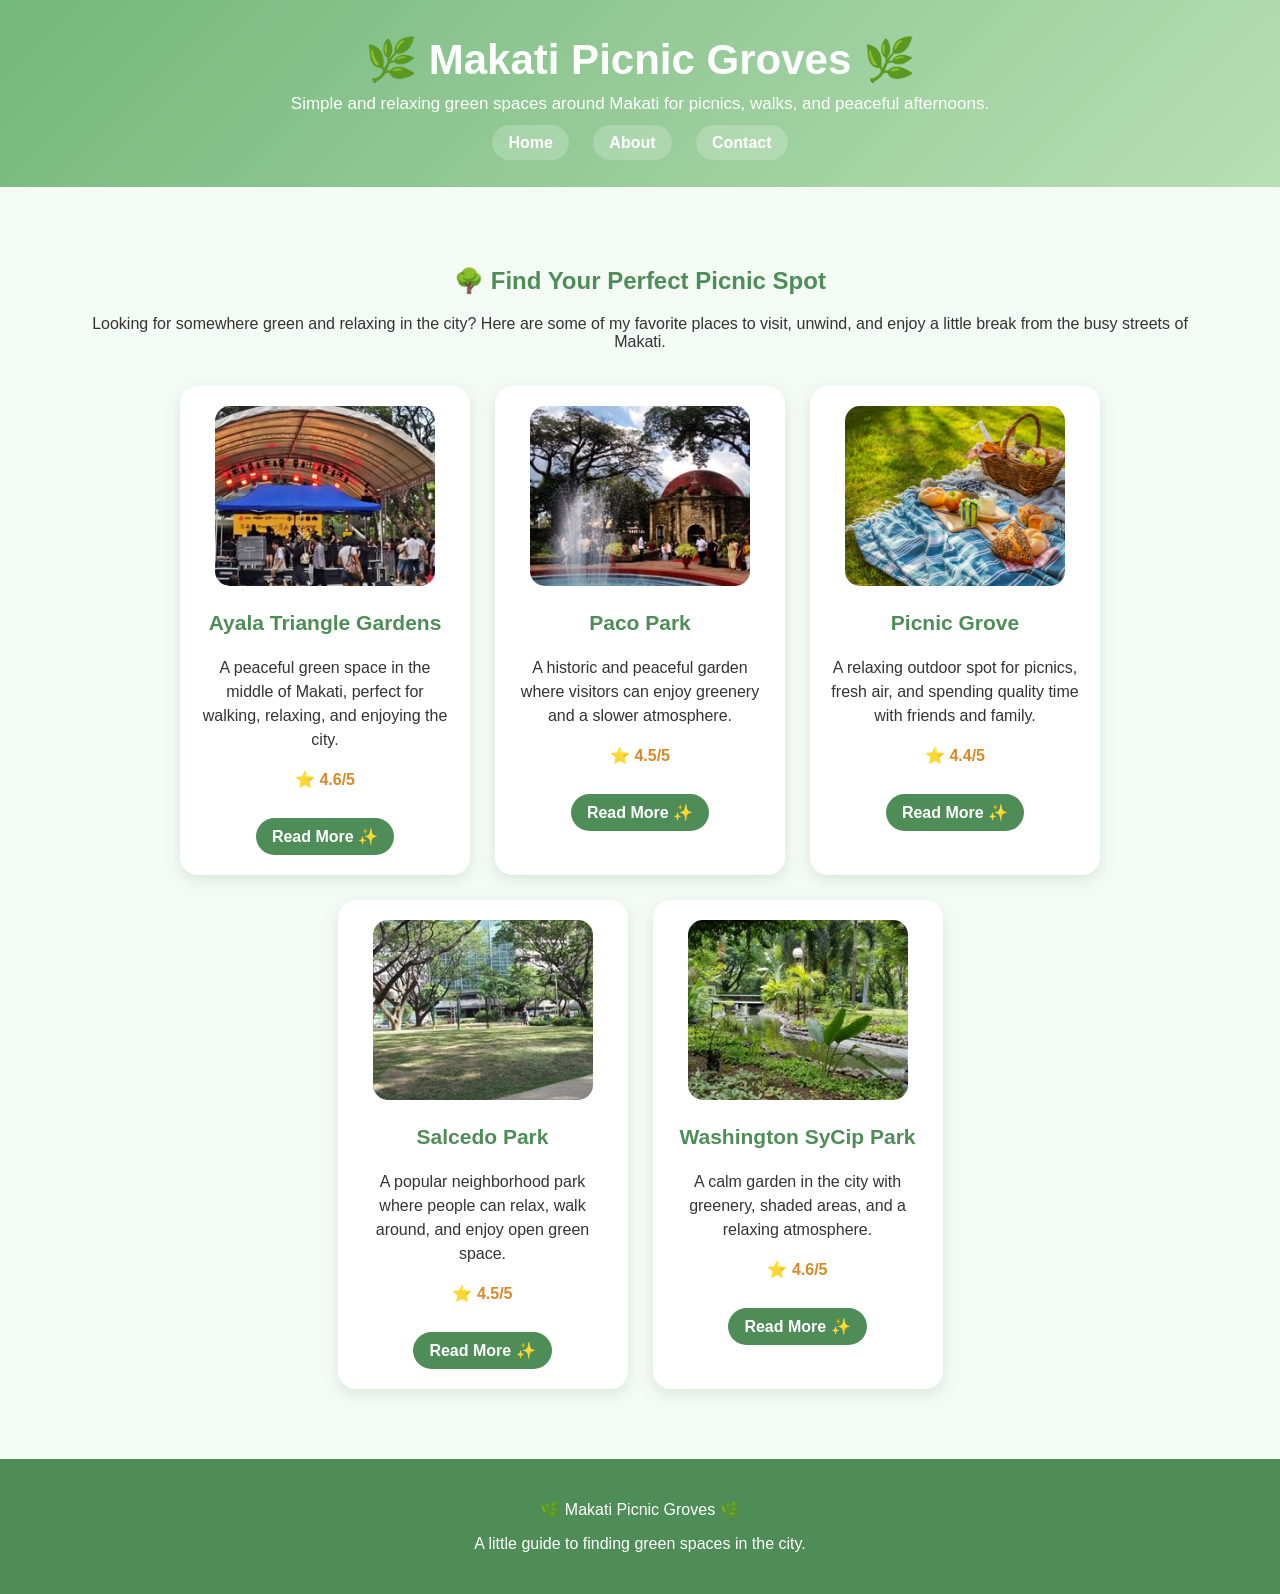
==== index.html @ f6230407 "Add individual place pages" ====
<!DOCTYPE html>
<html lang="en">
<head>
    <meta charset="UTF-8">
    <meta name="viewport" content="width=device-width, initial-scale=1.0">

    <title>Makati Picnic Groves</title>

    <style>
        body {
            margin: 0;
            font-family: Arial, sans-serif;
            background-color: #f4fbf5;
            color: #333;
        }

        header {
            background: linear-gradient(135deg, #72b77b, #b9dfb5);
            color: white;
            text-align: center;
            padding: 35px 20px;
        }

        header h1 {
            margin: 0;
            font-size: 42px;
        }

        header p {
            font-size: 17px;
            margin: 10px 0 20px;
        }

        nav ul {
            list-style: none;
            padding: 0;
            margin: 20px 0 0;
        }

        nav li {
            display: inline-block;
            margin: 0 10px;
        }

        nav a {
            color: white;
            text-decoration: none;
            font-weight: bold;
            background-color: rgba(255, 255, 255, 0.2);
            padding: 9px 16px;
            border-radius: 20px;
        }

        nav a:hover {
            background-color: white;
            color: #4f8d58;
        }

        main {
            max-width: 1100px;
            margin: 40px auto;
            padding: 20px;
        }

        .welcome {
            text-align: center;
            margin-bottom: 35px;
        }

        .welcome h2 {
            color: #4f8d58;
        }

        .places {
            display: flex;
            flex-wrap: wrap;
            justify-content: center;
            gap: 25px;
        }

        article {
            width: 250px;
            background-color: white;
            padding: 20px;
            border-radius: 18px;
            text-align: center;
            box-shadow: 0 5px 15px rgba(70, 120, 75, 0.15);
            transition: transform 0.2s;
        }

        article:hover {
            transform: translateY(-6px);
        }

        article img {
            width: 220px;
            height: 180px;
            object-fit: cover;
            border-radius: 15px;
        }

        article h3 {
            color: #4f8d58;
            font-size: 21px;
        }

        article p {
            line-height: 1.5;
        }

        .rating {
            color: #d68a28;
            font-weight: bold;
        }

        .read-more {
            display: inline-block;
            margin-top: 10px;
            background-color: #4f8d58;
            color: white;
            text-decoration: none;
            padding: 9px 16px;
            border-radius: 20px;
            font-weight: bold;
        }

        .read-more:hover {
            background-color: #72b77b;
        }

        footer {
            background-color: #4f8d58;
            color: white;
            text-align: center;
            padding: 25px;
            margin-top: 50px;
        }
    </style>
</head>

<body>

<header>

    <h1>🌿 Makati Picnic Groves 🌿</h1>

    <p>
        Simple and relaxing green spaces around Makati
        for picnics, walks, and peaceful afternoons.
    </p>

    <nav>
        <ul>
            <li><a href="index.html">Home</a></li>
            <li><a href="about.html">About</a></li>
            <li><a href="contact.html">Contact</a></li>
        </ul>
    </nav>

</header>


<main>

    <section class="welcome">

        <h2>🌳 Find Your Perfect Picnic Spot</h2>

        <p>
            Looking for somewhere green and relaxing in the city?
            Here are some of my favorite places to visit, unwind,
            and enjoy a little break from the busy streets of Makati.
        </p>

    </section>


    <section class="places">


        <!-- AYALA TRIANGLE -->

        <article>

            <img
                src="ayalatrianglescircle.jpg"
                alt="Green space at Ayala Triangle Gardens">

            <h3>Ayala Triangle Gardens</h3>

            <p>
                A peaceful green space in the middle of Makati,
                perfect for walking, relaxing, and enjoying the city.
            </p>

            <p class="rating">⭐ 4.6/5</p>

            <a class="read-more" href="places/ayala-triangle-gardens.html">
                Read More ✨
            </a>

        </article>


        <!-- PACO PARK -->

        <article>

            <img
                src="pacopark.jpg"
                alt="Green gardens and pathways at Paco Park">

            <h3>Paco Park</h3>

            <p>
                A historic and peaceful garden where visitors
                can enjoy greenery and a slower atmosphere.
            </p>

            <p class="rating">⭐ 4.5/5</p>

            <a class="read-more" href="places/paco-park.html">
                Read More ✨
            </a>

        </article>


        <!-- PICNIC GROVE -->

        <article>

            <img
                src="picnic.jpg"
                alt="Picnic area surrounded by greenery">

            <h3>Picnic Grove</h3>

            <p>
                A relaxing outdoor spot for picnics, fresh air,
                and spending quality time with friends and family.
            </p>

            <p class="rating">⭐ 4.4/5</p>

            <a class="read-more" href="places/picnic-grove.html">
                Read More ✨
            </a>

        </article>


        <!-- SALCEDO PARK -->

        <article>

            <img
                src="salcedopark.jpg"
                alt="Green open space at Salcedo Park">

            <h3>Salcedo Park</h3>

            <p>
                A popular neighborhood park where people can
                relax, walk around, and enjoy open green space.
            </p>

            <p class="rating">⭐ 4.5/5</p>

            <a class="read-more" href="places/salcedo-park.html">
                Read More ✨
            </a>

        </article>


        <!-- WASHINGTON SYCIP PARK -->

        <article>

            <img
                src="washingtonsycippark.jpg"
                alt="Green gardens at Washington SyCip Park">

            <h3>Washington SyCip Park</h3>

            <p>
                A calm garden in the city with greenery,
                shaded areas, and a relaxing atmosphere.
            </p>

            <p class="rating">⭐ 4.6/5</p>

            <a class="read-more" href="places/washington-sycip-park.html">
                Read More ✨
            </a>

        </article>


    </section>

</main>


<footer>

    <p>🌿 Makati Picnic Groves 🌿</p>

    <p>A little guide to finding green spaces in the city.</p>

</footer>

</body>
</html>
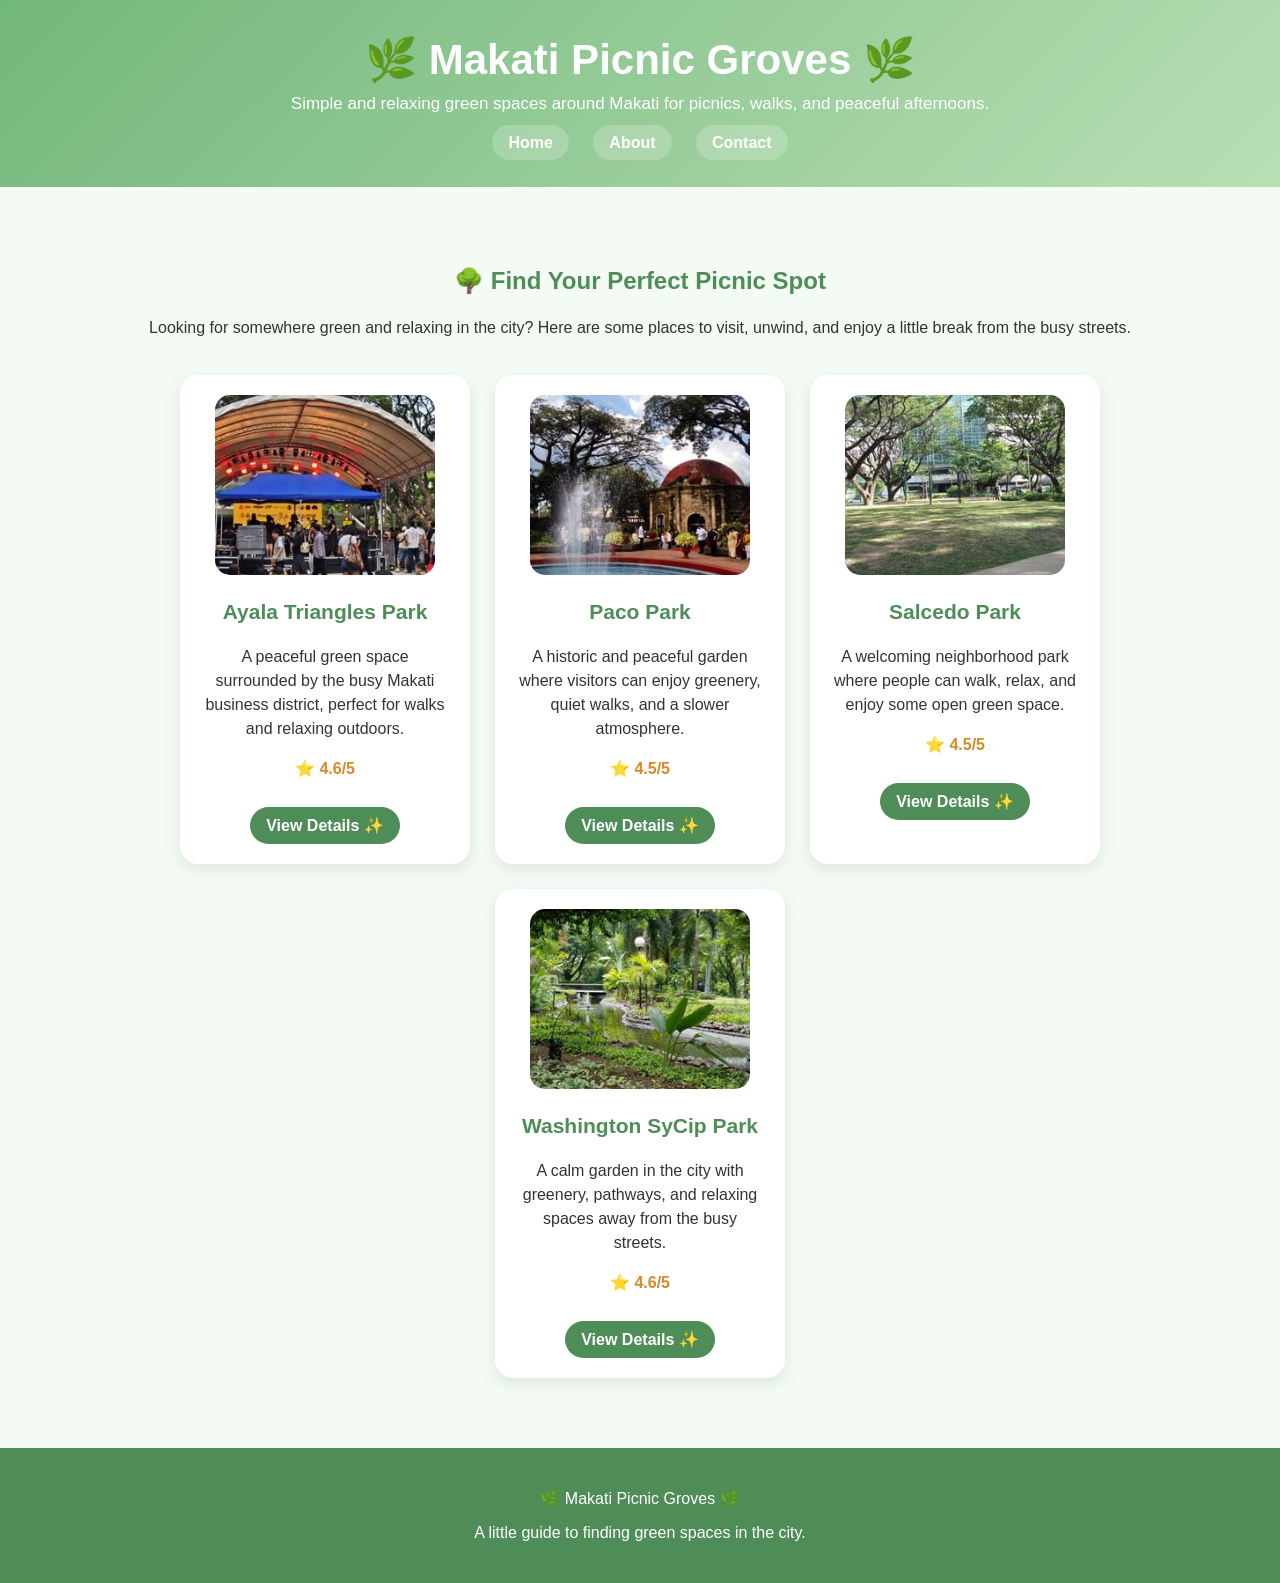
==== commit 714fe617: "Add places page and picnic image to About page" ====
--- a/index.html
+++ b/index.html
@@ -69,6 +69,10 @@
 
         .welcome h2 {
             color: #4f8d58;
+        }
+
+        .welcome p {
+            line-height: 1.6;
         }
 
         .places {
@@ -168,8 +172,8 @@
 
         <p>
             Looking for somewhere green and relaxing in the city?
-            Here are some of my favorite places to visit, unwind,
-            and enjoy a little break from the busy streets of Makati.
+            Here are some places to visit, unwind, and enjoy
+            a little break from the busy streets.
         </p>
 
     </section>
@@ -178,25 +182,28 @@
     <section class="places">
 
 
-        <!-- AYALA TRIANGLE -->
+        <!-- AYALA TRIANGLES PARK -->
 
         <article>
 
             <img
                 src="ayalatrianglescircle.jpg"
-                alt="Green space at Ayala Triangle Gardens">
-
-            <h3>Ayala Triangle Gardens</h3>
+                alt="Green space at Ayala Triangles Park">
+
+            <h3>Ayala Triangles Park</h3>
 
             <p>
-                A peaceful green space in the middle of Makati,
-                perfect for walking, relaxing, and enjoying the city.
+                A peaceful green space surrounded by the busy
+                Makati business district, perfect for walks
+                and relaxing outdoors.
             </p>
 
             <p class="rating">⭐ 4.6/5</p>
 
-            <a class="read-more" href="places/ayala-triangle-gardens.html">
-                Read More ✨
+            <a
+                class="read-more"
+                href="places/ayala-triangles-park.html">
+                View Details ✨
             </a>
 
         </article>
@@ -214,37 +221,16 @@
 
             <p>
                 A historic and peaceful garden where visitors
-                can enjoy greenery and a slower atmosphere.
+                can enjoy greenery, quiet walks, and a slower
+                atmosphere.
             </p>
 
             <p class="rating">⭐ 4.5/5</p>
 
-            <a class="read-more" href="places/paco-park.html">
-                Read More ✨
-            </a>
-
-        </article>
-
-
-        <!-- PICNIC GROVE -->
-
-        <article>
-
-            <img
-                src="picnic.jpg"
-                alt="Picnic area surrounded by greenery">
-
-            <h3>Picnic Grove</h3>
-
-            <p>
-                A relaxing outdoor spot for picnics, fresh air,
-                and spending quality time with friends and family.
-            </p>
-
-            <p class="rating">⭐ 4.4/5</p>
-
-            <a class="read-more" href="places/picnic-grove.html">
-                Read More ✨
+            <a
+                class="read-more"
+                href="places/paco-park.html">
+                View Details ✨
             </a>
 
         </article>
@@ -261,14 +247,16 @@
             <h3>Salcedo Park</h3>
 
             <p>
-                A popular neighborhood park where people can
-                relax, walk around, and enjoy open green space.
+                A welcoming neighborhood park where people
+                can walk, relax, and enjoy some open green space.
             </p>
 
             <p class="rating">⭐ 4.5/5</p>
 
-            <a class="read-more" href="places/salcedo-park.html">
-                Read More ✨
+            <a
+                class="read-more"
+                href="places/salcedo-park.html">
+                View Details ✨
             </a>
 
         </article>
@@ -286,13 +274,16 @@
 
             <p>
                 A calm garden in the city with greenery,
-                shaded areas, and a relaxing atmosphere.
+                pathways, and relaxing spaces away from
+                the busy streets.
             </p>
 
             <p class="rating">⭐ 4.6/5</p>
 
-            <a class="read-more" href="places/washington-sycip-park.html">
-                Read More ✨
+            <a
+                class="read-more"
+                href="places/washington-sycip-park.html">
+                View Details ✨
             </a>
 
         </article>
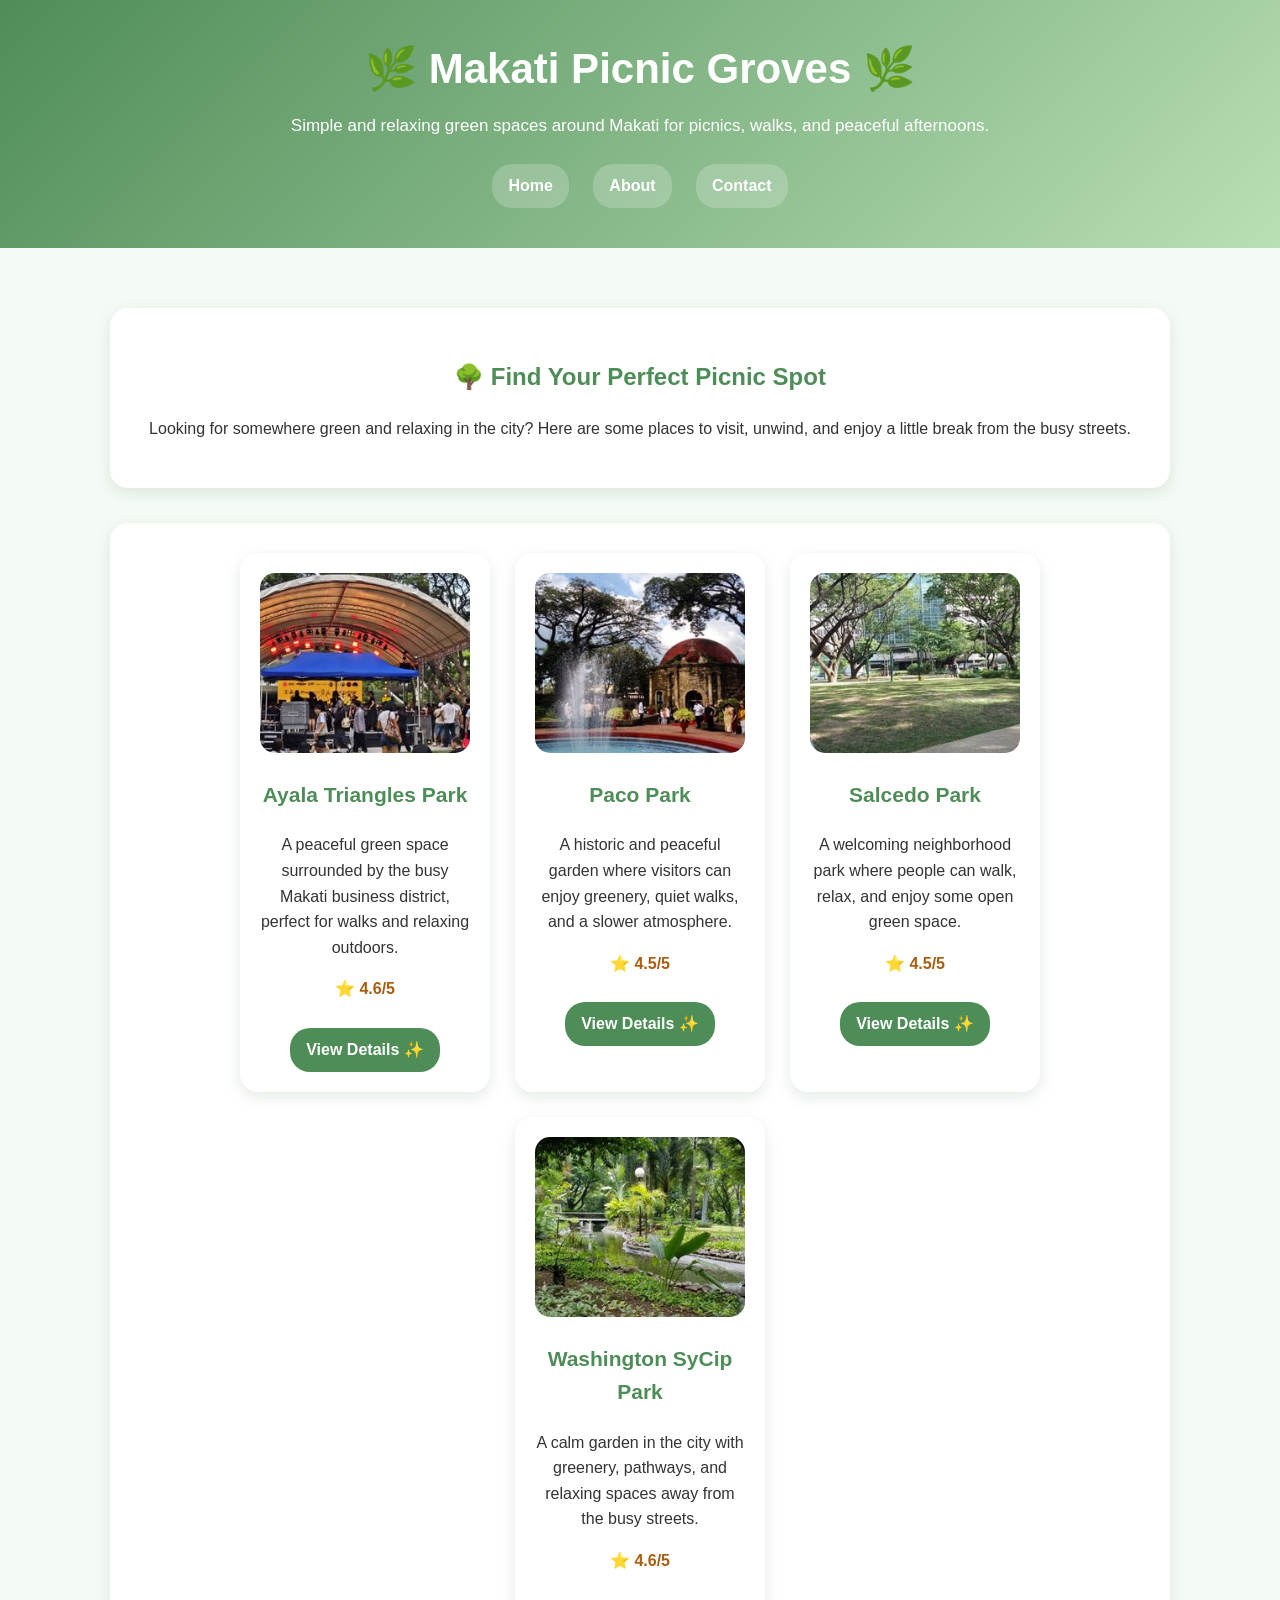
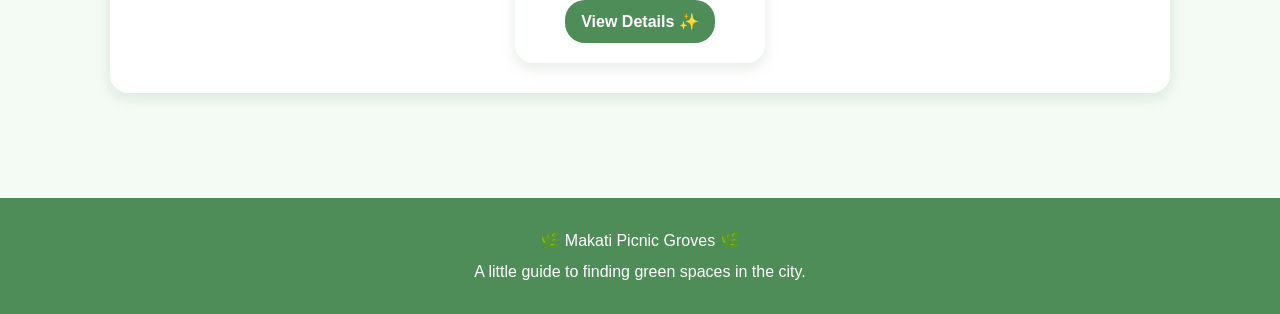
==== commit 5c547962: "Add shared stylesheet to Makati Picnic Groves" ====
--- a/index.html
+++ b/index.html
@@ -1,145 +1,13 @@
 <!DOCTYPE html>
 <html lang="en">
+
 <head>
     <meta charset="UTF-8">
     <meta name="viewport" content="width=device-width, initial-scale=1.0">
 
     <title>Makati Picnic Groves</title>
 
-    <style>
-        body {
-            margin: 0;
-            font-family: Arial, sans-serif;
-            background-color: #f4fbf5;
-            color: #333;
-        }
-
-        header {
-            background: linear-gradient(135deg, #72b77b, #b9dfb5);
-            color: white;
-            text-align: center;
-            padding: 35px 20px;
-        }
-
-        header h1 {
-            margin: 0;
-            font-size: 42px;
-        }
-
-        header p {
-            font-size: 17px;
-            margin: 10px 0 20px;
-        }
-
-        nav ul {
-            list-style: none;
-            padding: 0;
-            margin: 20px 0 0;
-        }
-
-        nav li {
-            display: inline-block;
-            margin: 0 10px;
-        }
-
-        nav a {
-            color: white;
-            text-decoration: none;
-            font-weight: bold;
-            background-color: rgba(255, 255, 255, 0.2);
-            padding: 9px 16px;
-            border-radius: 20px;
-        }
-
-        nav a:hover {
-            background-color: white;
-            color: #4f8d58;
-        }
-
-        main {
-            max-width: 1100px;
-            margin: 40px auto;
-            padding: 20px;
-        }
-
-        .welcome {
-            text-align: center;
-            margin-bottom: 35px;
-        }
-
-        .welcome h2 {
-            color: #4f8d58;
-        }
-
-        .welcome p {
-            line-height: 1.6;
-        }
-
-        .places {
-            display: flex;
-            flex-wrap: wrap;
-            justify-content: center;
-            gap: 25px;
-        }
-
-        article {
-            width: 250px;
-            background-color: white;
-            padding: 20px;
-            border-radius: 18px;
-            text-align: center;
-            box-shadow: 0 5px 15px rgba(70, 120, 75, 0.15);
-            transition: transform 0.2s;
-        }
-
-        article:hover {
-            transform: translateY(-6px);
-        }
-
-        article img {
-            width: 220px;
-            height: 180px;
-            object-fit: cover;
-            border-radius: 15px;
-        }
-
-        article h3 {
-            color: #4f8d58;
-            font-size: 21px;
-        }
-
-        article p {
-            line-height: 1.5;
-        }
-
-        .rating {
-            color: #d68a28;
-            font-weight: bold;
-        }
-
-        .read-more {
-            display: inline-block;
-            margin-top: 10px;
-            background-color: #4f8d58;
-            color: white;
-            text-decoration: none;
-            padding: 9px 16px;
-            border-radius: 20px;
-            font-weight: bold;
-        }
-
-        .read-more:hover {
-            background-color: #72b77b;
-        }
-
-        footer {
-            background-color: #4f8d58;
-            color: white;
-            text-align: center;
-            padding: 25px;
-            margin-top: 50px;
-        }
-    </style>
+    <link rel="stylesheet" href="style.css">
 </head>
 
 <body>
@@ -184,7 +52,7 @@
 
         <!-- AYALA TRIANGLES PARK -->
 
-        <article>
+        <article class="place-card">
 
             <img
                 src="ayalatrianglescircle.jpg"
@@ -211,7 +79,7 @@
 
         <!-- PACO PARK -->
 
-        <article>
+        <article class="place-card">
 
             <img
                 src="pacopark.jpg"
@@ -238,7 +106,7 @@
 
         <!-- SALCEDO PARK -->
 
-        <article>
+        <article class="place-card">
 
             <img
                 src="salcedopark.jpg"
@@ -264,7 +132,7 @@
 
         <!-- WASHINGTON SYCIP PARK -->
 
-        <article>
+        <article class="place-card">
 
             <img
                 src="washingtonsycippark.jpg"
@@ -303,4 +171,5 @@
 </footer>
 
 </body>
+
 </html>
--- a/style.css
+++ b/style.css
@@ -0,0 +1,445 @@
+/* ========================================
+   1. VARIABLES
+======================================== */
+
+:root {
+    --brand: #4f8d58;
+    --brand-light: #b9dfb5;
+    --brand-dark: #3d704e;
+    --ink: #333333;
+    --muted: #666666;
+    --light-bg: #f4fbf5;
+    --card-bg: #ffffff;
+}
+
+
+/* ========================================
+   2. BASE STYLES
+======================================== */
+
+* {
+    box-sizing: border-box;
+}
+
+body {
+    margin: 0;
+    font-family: Arial, sans-serif;
+    line-height: 1.6;
+    background-color: var(--light-bg);
+    color: var(--ink);
+}
+
+img {
+    max-width: 100%;
+}
+
+
+/* ========================================
+   3. HEADER AND NAVIGATION
+======================================== */
+
+header {
+    background: linear-gradient(
+        135deg,
+        var(--brand),
+        var(--brand-light)
+    );
+    color: white;
+    text-align: center;
+    padding: 35px 20px;
+}
+
+header h1 {
+    margin: 0;
+    font-size: 42px;
+}
+
+header p {
+    font-size: 17px;
+    margin: 10px 0 20px;
+}
+
+nav ul {
+    list-style: none;
+    padding: 0;
+    margin: 20px 0 0;
+}
+
+nav li {
+    display: inline-block;
+    margin: 5px 10px;
+}
+
+nav a {
+    color: white;
+    text-decoration: none;
+    font-weight: bold;
+    background-color: rgba(255, 255, 255, 0.2);
+    padding: 9px 16px;
+    border-radius: 20px;
+    display: inline-block;
+}
+
+nav a:hover,
+nav a:focus {
+    background-color: white;
+    color: var(--brand);
+}
+
+
+/* ========================================
+   4. MAIN LAYOUT
+======================================== */
+
+main {
+    max-width: 1100px;
+    margin: 40px auto;
+    padding: 20px;
+}
+
+
+/* ========================================
+   5. HOME PAGE
+======================================== */
+
+.welcome {
+    text-align: center;
+    margin-bottom: 35px;
+}
+
+.welcome h2 {
+    color: var(--brand);
+}
+
+.places {
+    display: flex;
+    flex-wrap: wrap;
+    justify-content: center;
+    gap: 25px;
+}
+
+
+/* ========================================
+   6. PLACE CARDS
+======================================== */
+
+.places article {
+    width: 250px;
+    background-color: var(--card-bg);
+    padding: 20px;
+    border-radius: 18px;
+    text-align: center;
+    box-shadow: 0 5px 15px rgba(70, 120, 75, 0.15);
+    transition: transform 0.2s;
+}
+
+.places article:hover {
+    transform: translateY(-6px);
+}
+
+.places article img {
+    width: 100%;
+    height: 180px;
+    object-fit: cover;
+    border-radius: 15px;
+}
+
+.places article h3 {
+    color: var(--brand);
+    font-size: 21px;
+}
+
+.rating {
+    color: #a85f12;
+    font-weight: bold;
+}
+
+.read-more {
+    display: inline-block;
+    margin-top: 10px;
+    background-color: var(--brand);
+    color: white;
+    text-decoration: none;
+    padding: 9px 16px;
+    border-radius: 20px;
+    font-weight: bold;
+}
+
+.read-more:hover,
+.read-more:focus {
+    background-color: var(--brand-dark);
+}
+
+
+/* ========================================
+   7. ABOUT PAGE
+======================================== */
+
+.about-card {
+    max-width: 900px;
+    margin: auto;
+    background-color: var(--card-bg);
+    padding: 35px;
+    border-radius: 20px;
+    box-shadow: 0 5px 15px rgba(70, 120, 75, 0.15);
+    text-align: center;
+}
+
+.about-card h2 {
+    color: var(--brand);
+    font-size: 30px;
+}
+
+.about-card p {
+    text-align: left;
+}
+
+.about-image {
+    width: 600px;
+    max-width: 100%;
+    height: auto;
+    display: block;
+    margin: 25px auto;
+    border-radius: 18px;
+}
+
+.highlight {
+    background-color: #edf7ed;
+    padding: 20px;
+    border-radius: 15px;
+    margin-top: 25px;
+}
+
+.highlight h3 {
+    color: var(--brand);
+}
+
+
+/* ========================================
+   8. CONTACT PAGE
+======================================== */
+
+.contact-card {
+    max-width: 900px;
+    margin: auto;
+    background-color: var(--card-bg);
+    padding: 35px;
+    border-radius: 20px;
+    box-shadow: 0 5px 15px rgba(70, 120, 75, 0.15);
+}
+
+.contact-card h2,
+.contact-card > p {
+    text-align: center;
+}
+
+.contact-card h2 {
+    color: var(--brand);
+}
+
+
+/* ========================================
+   9. PLACE DETAIL PAGES
+======================================== */
+
+main > section {
+    background-color: var(--card-bg);
+    padding: 30px;
+    border-radius: 18px;
+    margin-bottom: 35px;
+    box-shadow: 0 5px 15px rgba(70, 120, 75, 0.15);
+}
+
+main > section img {
+    width: 100%;
+    height: auto;
+    display: block;
+    border-radius: 15px;
+    margin-bottom: 25px;
+}
+
+h2 {
+    color: var(--brand);
+}
+
+
+/* ========================================
+   10. TABLES
+======================================== */
+
+table {
+    width: 100%;
+    border-collapse: collapse;
+    margin-top: 20px;
+}
+
+th,
+td {
+    border: 1px solid var(--brand-light);
+    padding: 12px;
+    text-align: left;
+}
+
+th {
+    background-color: #dff3e2;
+    color: var(--brand-dark);
+}
+
+
+/* ========================================
+   11. FORMS
+======================================== */
+
+label {
+    display: block;
+    margin-top: 15px;
+    margin-bottom: 7px;
+    font-weight: bold;
+    color: var(--brand-dark);
+}
+
+input,
+select,
+textarea {
+    width: 100%;
+    padding: 12px;
+    border: 1px solid var(--brand-light);
+    border-radius: 10px;
+    font-family: Arial, sans-serif;
+    font-size: 16px;
+    background-color: white;
+}
+
+textarea {
+    min-height: 150px;
+    resize: vertical;
+}
+
+fieldset {
+    border: 2px solid var(--brand-light);
+    border-radius: 15px;
+    margin-top: 20px;
+    padding: 20px;
+}
+
+legend {
+    color: var(--brand);
+    font-weight: bold;
+    font-size: 18px;
+    padding: 0 10px;
+}
+
+
+/* Radio and checkbox choices */
+
+fieldset input[type="radio"],
+fieldset input[type="checkbox"] {
+    width: auto;
+    margin-right: 5px;
+}
+
+fieldset label {
+    display: inline;
+    margin-right: 15px;
+    font-weight: normal;
+}
+
+
+/* ========================================
+   12. BUTTONS
+======================================== */
+
+button,
+.send-button {
+    display: inline-block;
+    margin-top: 25px;
+    background-color: var(--brand);
+    color: white;
+    border: none;
+    padding: 12px 25px;
+    border-radius: 25px;
+    font-size: 16px;
+    font-weight: bold;
+    cursor: pointer;
+}
+
+button:hover,
+button:focus,
+.send-button:hover,
+.send-button:focus {
+    background-color: var(--brand-dark);
+}
+
+
+/* ========================================
+   13. FOCUS STATES
+======================================== */
+
+input:focus,
+select:focus,
+textarea:focus {
+    outline: 3px solid var(--brand);
+    outline-offset: 2px;
+}
+
+nav a:focus,
+.read-more:focus,
+button:focus {
+    outline: 3px solid white;
+    outline-offset: 3px;
+}
+
+
+/* ========================================
+   14. FOOTER
+======================================== */
+
+footer {
+    background-color: var(--brand);
+    color: white;
+    text-align: center;
+    padding: 25px;
+    margin-top: 50px;
+}
+
+footer p {
+    margin: 5px;
+}
+
+
+/* ========================================
+   15. MOBILE RESPONSIVENESS
+======================================== */
+
+@media (max-width: 600px) {
+
+    header h1 {
+        font-size: 32px;
+    }
+
+    main {
+        padding: 15px;
+        margin: 25px auto;
+    }
+
+    main > section,
+    .about-card,
+    .contact-card {
+        padding: 20px;
+    }
+
+    nav li {
+        display: block;
+        margin: 10px 0;
+    }
+
+    nav a {
+        display: inline-block;
+    }
+
+    .places article {
+        width: 100%;
+        max-width: 350px;
+    }
+
+}
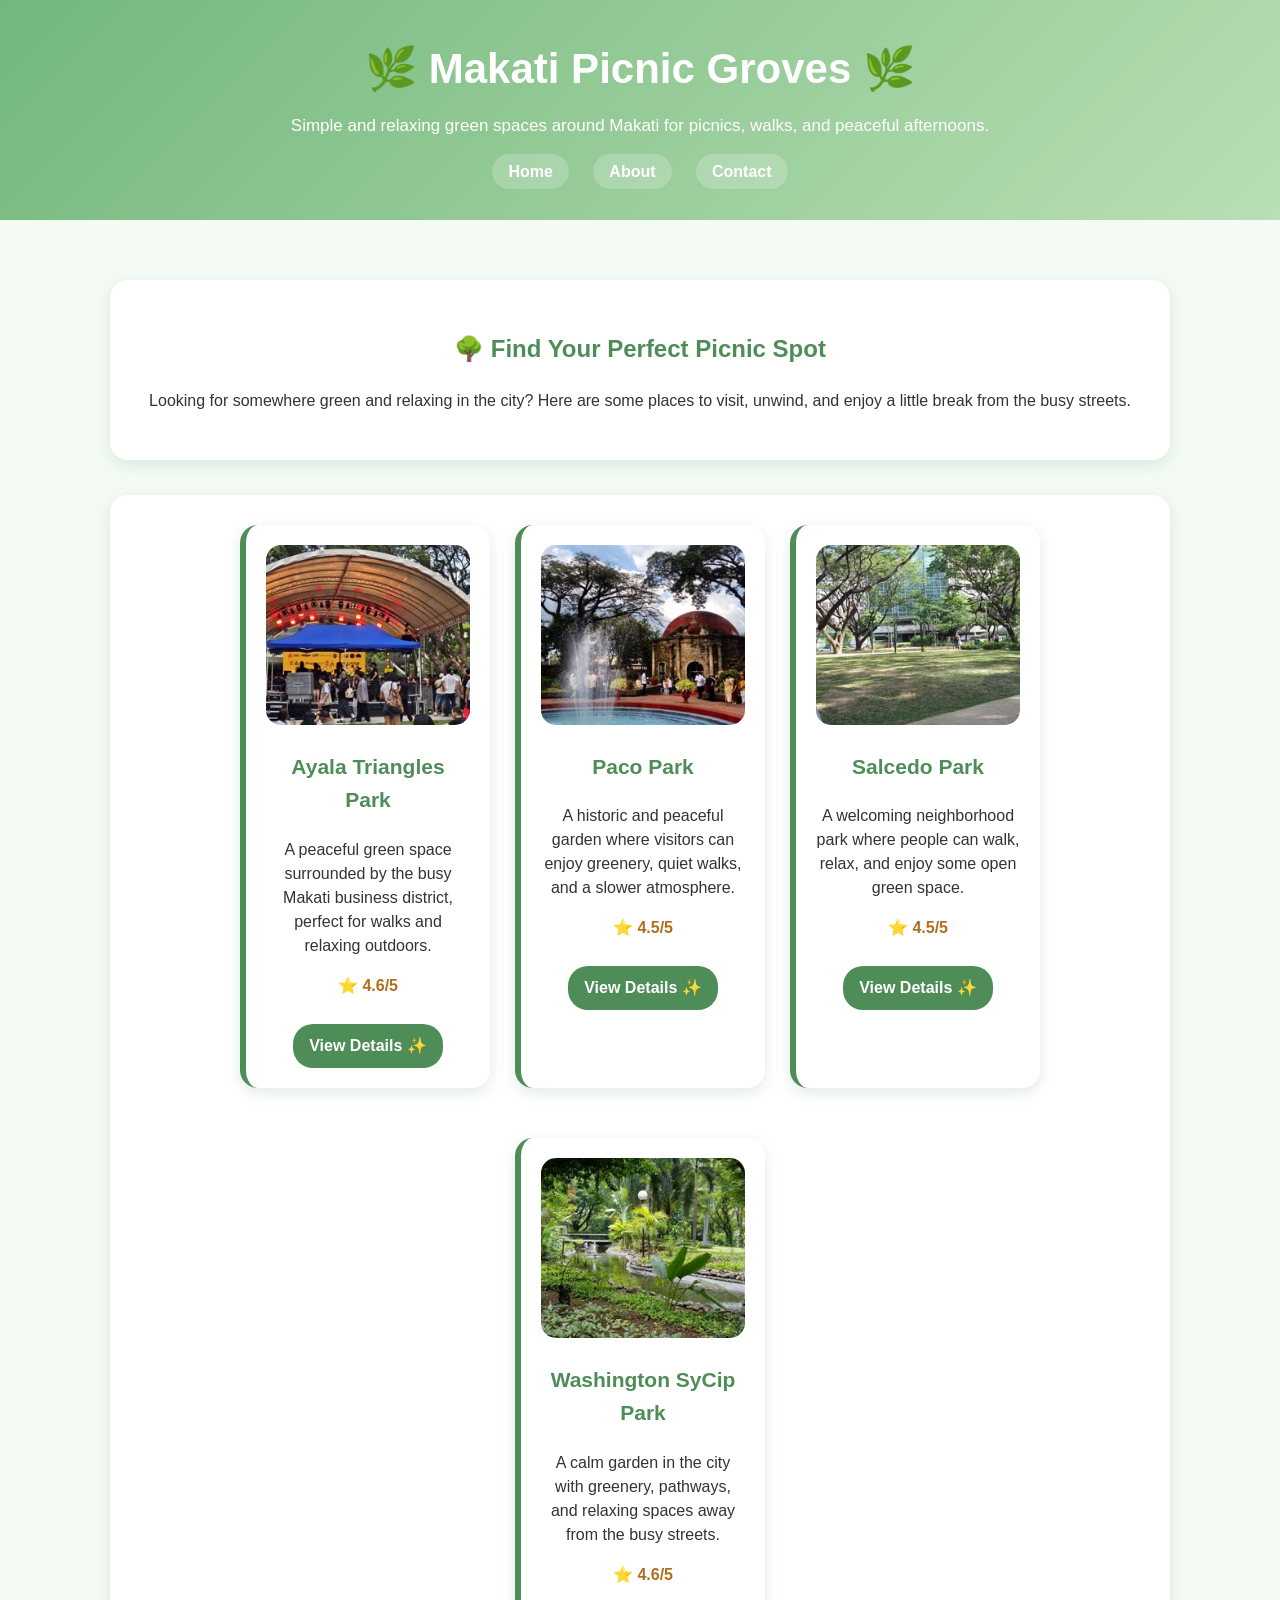
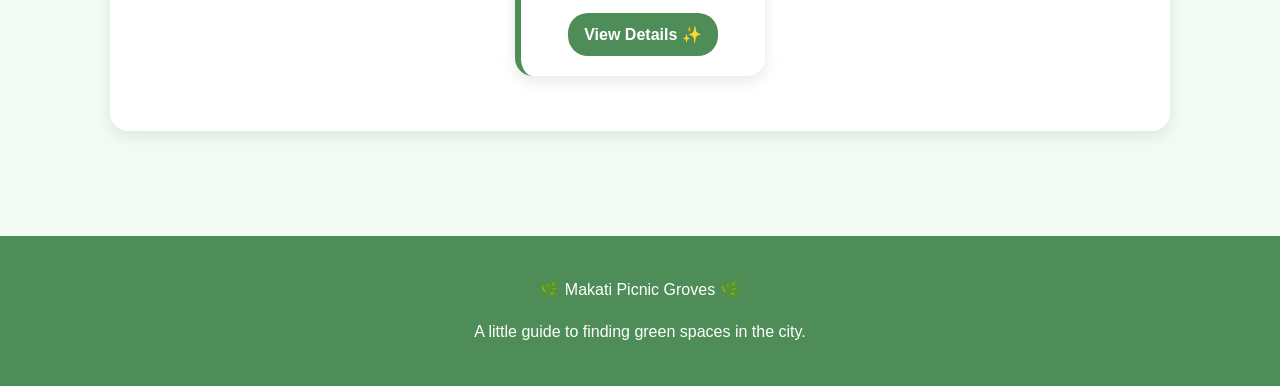
==== commit 2f45c47a: "Style place cards and forms" ====
--- a/index.html
+++ b/index.html
@@ -49,9 +49,6 @@
 
     <section class="places">
 
-
-        <!-- AYALA TRIANGLES PARK -->
-
         <article class="place-card">
 
             <img
@@ -76,8 +73,6 @@
 
         </article>
 
-
-        <!-- PACO PARK -->
 
         <article class="place-card">
 
@@ -104,8 +99,6 @@
         </article>
 
 
-        <!-- SALCEDO PARK -->
-
         <article class="place-card">
 
             <img
@@ -129,8 +122,6 @@
 
         </article>
 
-
-        <!-- WASHINGTON SYCIP PARK -->
 
         <article class="place-card">
 
@@ -156,7 +147,6 @@
 
         </article>
 
-
     </section>
 
 </main>
@@ -171,5 +161,4 @@
 </footer>
 
 </body>
-
 </html>
--- a/style.css
+++ b/style.css
@@ -1,21 +1,21 @@
-/* ========================================
-   1. VARIABLES
-======================================== */
+/* =========================
+   VARIABLES
+========================= */
 
 :root {
     --brand: #4f8d58;
-    --brand-light: #b9dfb5;
     --brand-dark: #3d704e;
     --ink: #333333;
-    --muted: #666666;
-    --light-bg: #f4fbf5;
-    --card-bg: #ffffff;
-}
-
-
-/* ========================================
-   2. BASE STYLES
-======================================== */
+    --muted: #b7d8bd;
+    --background: #f4fbf5;
+    --light: #ffffff;
+    --accent: #b06f1e;
+}
+
+
+/* =========================
+   BASE STYLES
+========================= */
 
 * {
     box-sizing: border-box;
@@ -25,7 +25,7 @@
     margin: 0;
     font-family: Arial, sans-serif;
     line-height: 1.6;
-    background-color: var(--light-bg);
+    background-color: var(--background);
     color: var(--ink);
 }
 
@@ -34,17 +34,13 @@
 }
 
 
-/* ========================================
-   3. HEADER AND NAVIGATION
-======================================== */
+/* =========================
+   HEADER AND NAVIGATION
+========================= */
 
 header {
-    background: linear-gradient(
-        135deg,
-        var(--brand),
-        var(--brand-light)
-    );
-    color: white;
+    background: linear-gradient(135deg, #72b77b, #b9dfb5);
+    color: var(--light);
     text-align: center;
     padding: 35px 20px;
 }
@@ -67,29 +63,27 @@
 
 nav li {
     display: inline-block;
-    margin: 5px 10px;
+    margin: 0 10px;
 }
 
 nav a {
-    color: white;
+    color: var(--light);
     text-decoration: none;
     font-weight: bold;
     background-color: rgba(255, 255, 255, 0.2);
     padding: 9px 16px;
     border-radius: 20px;
-    display: inline-block;
-}
-
-nav a:hover,
-nav a:focus {
-    background-color: white;
-    color: var(--brand);
-}
-
-
-/* ========================================
-   4. MAIN LAYOUT
-======================================== */
+}
+
+nav a:hover {
+    background-color: var(--light);
+    color: var(--brand);
+}
+
+
+/* =========================
+   MAIN CONTENT
+========================= */
 
 main {
     max-width: 1100px;
@@ -97,11 +91,6 @@
     padding: 20px;
 }
 
-
-/* ========================================
-   5. HOME PAGE
-======================================== */
-
 .welcome {
     text-align: center;
     margin-bottom: 35px;
@@ -110,6 +99,11 @@
 .welcome h2 {
     color: var(--brand);
 }
+
+
+/* =========================
+   PLACE CARDS
+========================= */
 
 .places {
     display: flex;
@@ -118,39 +112,41 @@
     gap: 25px;
 }
 
-
-/* ========================================
-   6. PLACE CARDS
-======================================== */
-
-.places article {
+.place-card {
     width: 250px;
-    background-color: var(--card-bg);
+    background-color: var(--light);
     padding: 20px;
     border-radius: 18px;
+    border-left: 6px solid var(--brand);
+    margin-bottom: 25px;
     text-align: center;
     box-shadow: 0 5px 15px rgba(70, 120, 75, 0.15);
     transition: transform 0.2s;
 }
 
-.places article:hover {
+.place-card:hover {
     transform: translateY(-6px);
 }
 
-.places article img {
-    width: 100%;
+.place-card img {
+    width: 220px;
     height: 180px;
+    max-width: 100%;
     object-fit: cover;
     border-radius: 15px;
 }
 
-.places article h3 {
+.place-card h3 {
     color: var(--brand);
     font-size: 21px;
 }
 
+.place-card p {
+    line-height: 1.5;
+}
+
 .rating {
-    color: #a85f12;
+    color: var(--accent);
     font-weight: bold;
 }
 
@@ -158,27 +154,24 @@
     display: inline-block;
     margin-top: 10px;
     background-color: var(--brand);
-    color: white;
+    color: var(--light);
     text-decoration: none;
     padding: 9px 16px;
     border-radius: 20px;
     font-weight: bold;
 }
 
-.read-more:hover,
-.read-more:focus {
+.read-more:hover {
     background-color: var(--brand-dark);
 }
 
 
-/* ========================================
-   7. ABOUT PAGE
-======================================== */
+/* =========================
+   ABOUT PAGE
+========================= */
 
 .about-card {
-    max-width: 900px;
-    margin: auto;
-    background-color: var(--card-bg);
+    background-color: var(--light);
     padding: 35px;
     border-radius: 20px;
     box-shadow: 0 5px 15px rgba(70, 120, 75, 0.15);
@@ -191,6 +184,7 @@
 }
 
 .about-card p {
+    line-height: 1.7;
     text-align: left;
 }
 
@@ -215,35 +209,33 @@
 }
 
 
-/* ========================================
-   8. CONTACT PAGE
-======================================== */
+/* =========================
+   CONTACT PAGE
+========================= */
 
 .contact-card {
-    max-width: 900px;
-    margin: auto;
-    background-color: var(--card-bg);
+    background-color: var(--light);
     padding: 35px;
     border-radius: 20px;
     box-shadow: 0 5px 15px rgba(70, 120, 75, 0.15);
 }
 
-.contact-card h2,
+.contact-card h2 {
+    color: var(--brand);
+    text-align: center;
+}
+
 .contact-card > p {
     text-align: center;
 }
 
-.contact-card h2 {
-    color: var(--brand);
-}
-
-
-/* ========================================
-   9. PLACE DETAIL PAGES
-======================================== */
+
+/* =========================
+   PLACE DETAILS
+========================= */
 
 main > section {
-    background-color: var(--card-bg);
+    background-color: var(--light);
     padding: 30px;
     border-radius: 18px;
     margin-bottom: 35px;
@@ -258,14 +250,9 @@
     margin-bottom: 25px;
 }
 
-h2 {
-    color: var(--brand);
-}
-
-
-/* ========================================
-   10. TABLES
-======================================== */
+main > section h2 {
+    color: var(--brand);
+}
 
 table {
     width: 100%;
@@ -275,7 +262,7 @@
 
 th,
 td {
-    border: 1px solid var(--brand-light);
+    border: 1px solid var(--muted);
     padding: 12px;
     text-align: left;
 }
@@ -286,9 +273,23 @@
 }
 
 
-/* ========================================
-   11. FORMS
-======================================== */
+/* =========================
+   FORMS
+========================= */
+
+fieldset {
+    padding: 25px;
+    border: 2px solid var(--muted);
+    border-radius: 15px;
+    margin-top: 20px;
+}
+
+legend {
+    color: var(--brand);
+    font-weight: bold;
+    font-size: 20px;
+    padding: 0 10px;
+}
 
 label {
     display: block;
@@ -303,11 +304,11 @@
 textarea {
     width: 100%;
     padding: 12px;
-    border: 1px solid var(--brand-light);
+    border: 1px solid var(--muted);
     border-radius: 10px;
     font-family: Arial, sans-serif;
-    font-size: 16px;
-    background-color: white;
+    font-size: 15px;
+    background-color: var(--light);
 }
 
 textarea {
@@ -315,65 +316,10 @@
     resize: vertical;
 }
 
-fieldset {
-    border: 2px solid var(--brand-light);
-    border-radius: 15px;
-    margin-top: 20px;
-    padding: 20px;
-}
-
-legend {
-    color: var(--brand);
-    font-weight: bold;
-    font-size: 18px;
-    padding: 0 10px;
-}
-
-
-/* Radio and checkbox choices */
-
-fieldset input[type="radio"],
-fieldset input[type="checkbox"] {
-    width: auto;
-    margin-right: 5px;
-}
-
-fieldset label {
-    display: inline;
-    margin-right: 15px;
-    font-weight: normal;
-}
-
-
-/* ========================================
-   12. BUTTONS
-======================================== */
-
-button,
-.send-button {
-    display: inline-block;
-    margin-top: 25px;
-    background-color: var(--brand);
-    color: white;
-    border: none;
-    padding: 12px 25px;
-    border-radius: 25px;
-    font-size: 16px;
-    font-weight: bold;
-    cursor: pointer;
-}
-
-button:hover,
-button:focus,
-.send-button:hover,
-.send-button:focus {
-    background-color: var(--brand-dark);
-}
-
-
-/* ========================================
-   13. FOCUS STATES
-======================================== */
+
+/* =========================
+   FORM FOCUS
+========================= */
 
 input:focus,
 select:focus,
@@ -382,44 +328,67 @@
     outline-offset: 2px;
 }
 
-nav a:focus,
-.read-more:focus,
-button:focus {
-    outline: 3px solid white;
-    outline-offset: 3px;
-}
-
-
-/* ========================================
-   14. FOOTER
-======================================== */
+
+/* =========================
+   RADIO AND CHECKBOX OPTIONS
+========================= */
+
+fieldset input[type="radio"],
+fieldset input[type="checkbox"] {
+    width: auto;
+}
+
+fieldset label {
+    display: inline;
+    margin-right: 15px;
+    font-weight: normal;
+}
+
+
+/* =========================
+   BUTTONS
+========================= */
+
+button,
+.send-button {
+    margin-top: 25px;
+    background-color: var(--brand);
+    color: var(--light);
+    padding: 12px 25px;
+    border: none;
+    border-radius: 25px;
+    font-size: 16px;
+    font-weight: bold;
+    cursor: pointer;
+}
+
+button:hover,
+.send-button:hover {
+    background-color: var(--brand-dark);
+}
+
+
+/* =========================
+   FOOTER
+========================= */
 
 footer {
     background-color: var(--brand);
-    color: white;
+    color: var(--light);
     text-align: center;
     padding: 25px;
     margin-top: 50px;
 }
 
-footer p {
-    margin: 5px;
-}
-
-
-/* ========================================
-   15. MOBILE RESPONSIVENESS
-======================================== */
+
+/* =========================
+   MOBILE STYLES
+========================= */
 
 @media (max-width: 600px) {
-
-    header h1 {
-        font-size: 32px;
-    }
 
     main {
         padding: 15px;
-        margin: 25px auto;
     }
 
     main > section,
@@ -430,16 +399,15 @@
 
     nav li {
         display: block;
-        margin: 10px 0;
+        margin: 12px 0;
     }
 
     nav a {
         display: inline-block;
     }
 
-    .places article {
+    .place-card {
         width: 100%;
         max-width: 350px;
     }
-
 }
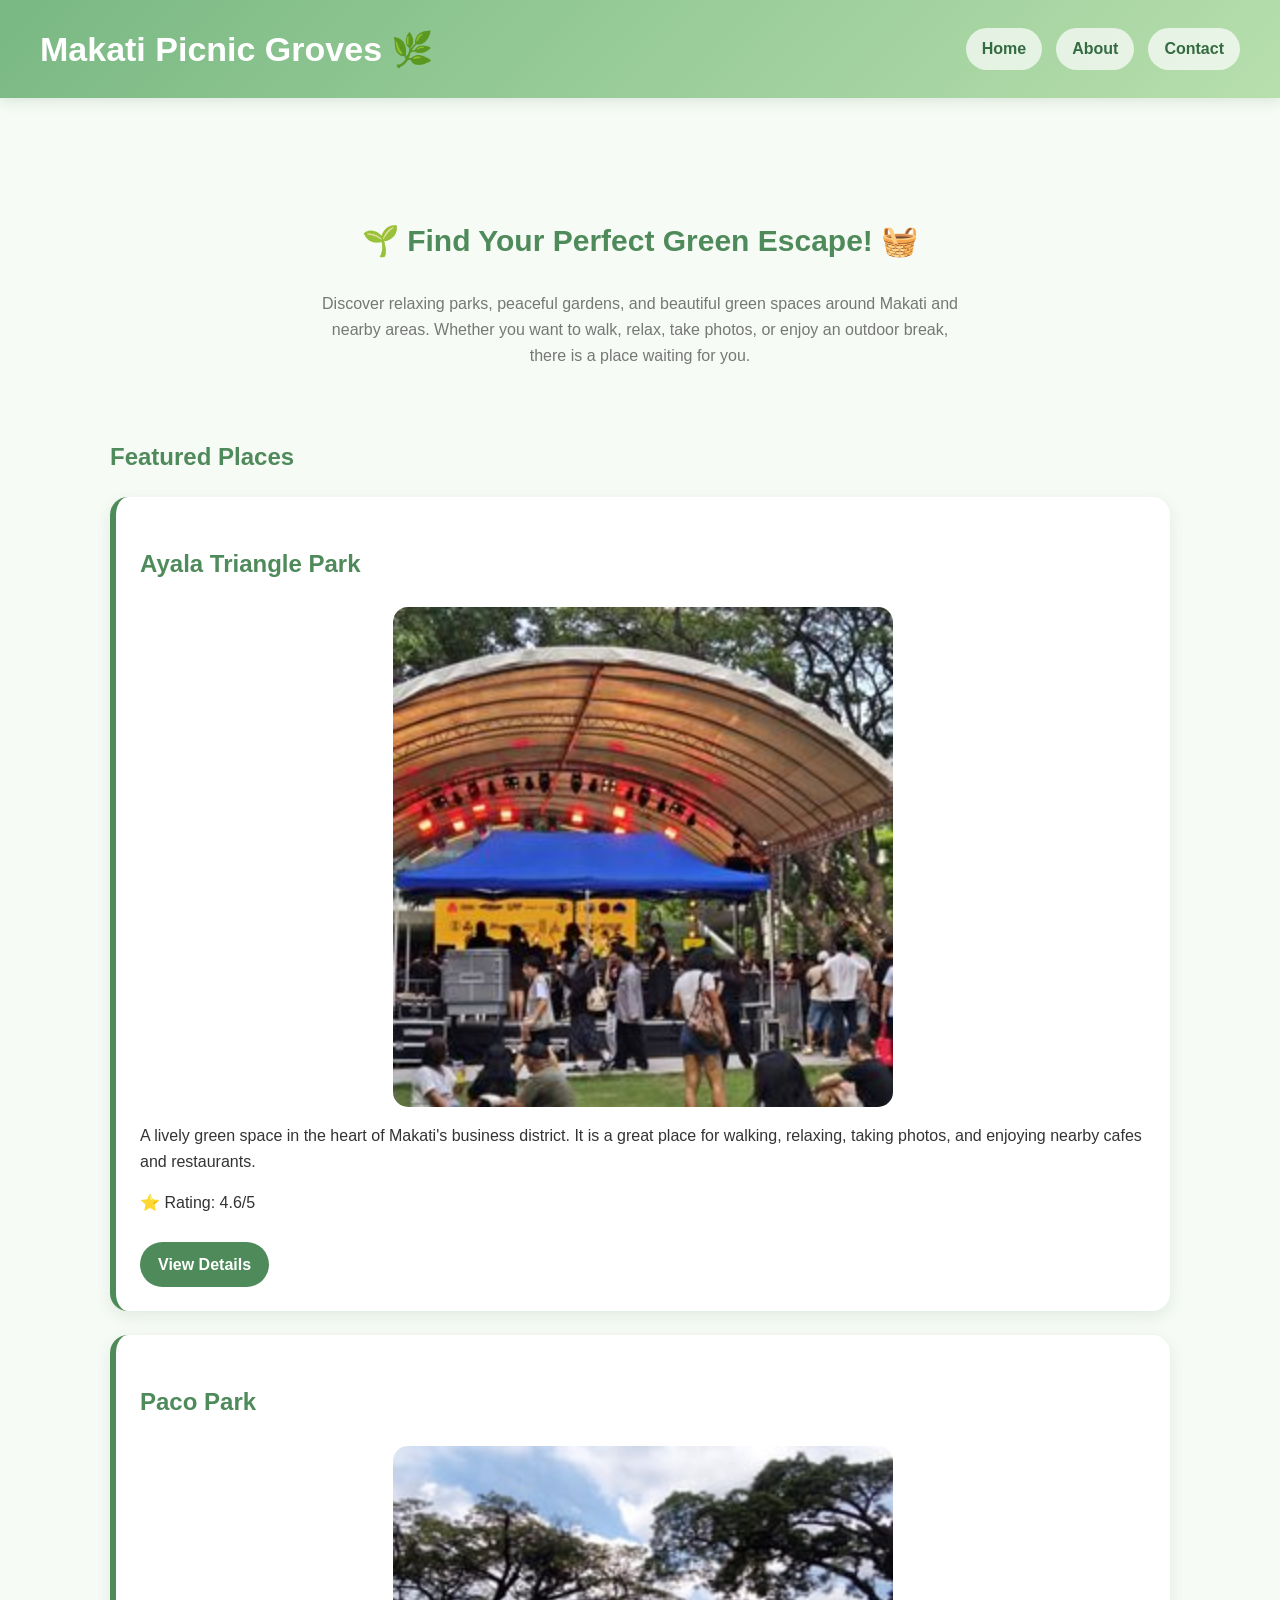
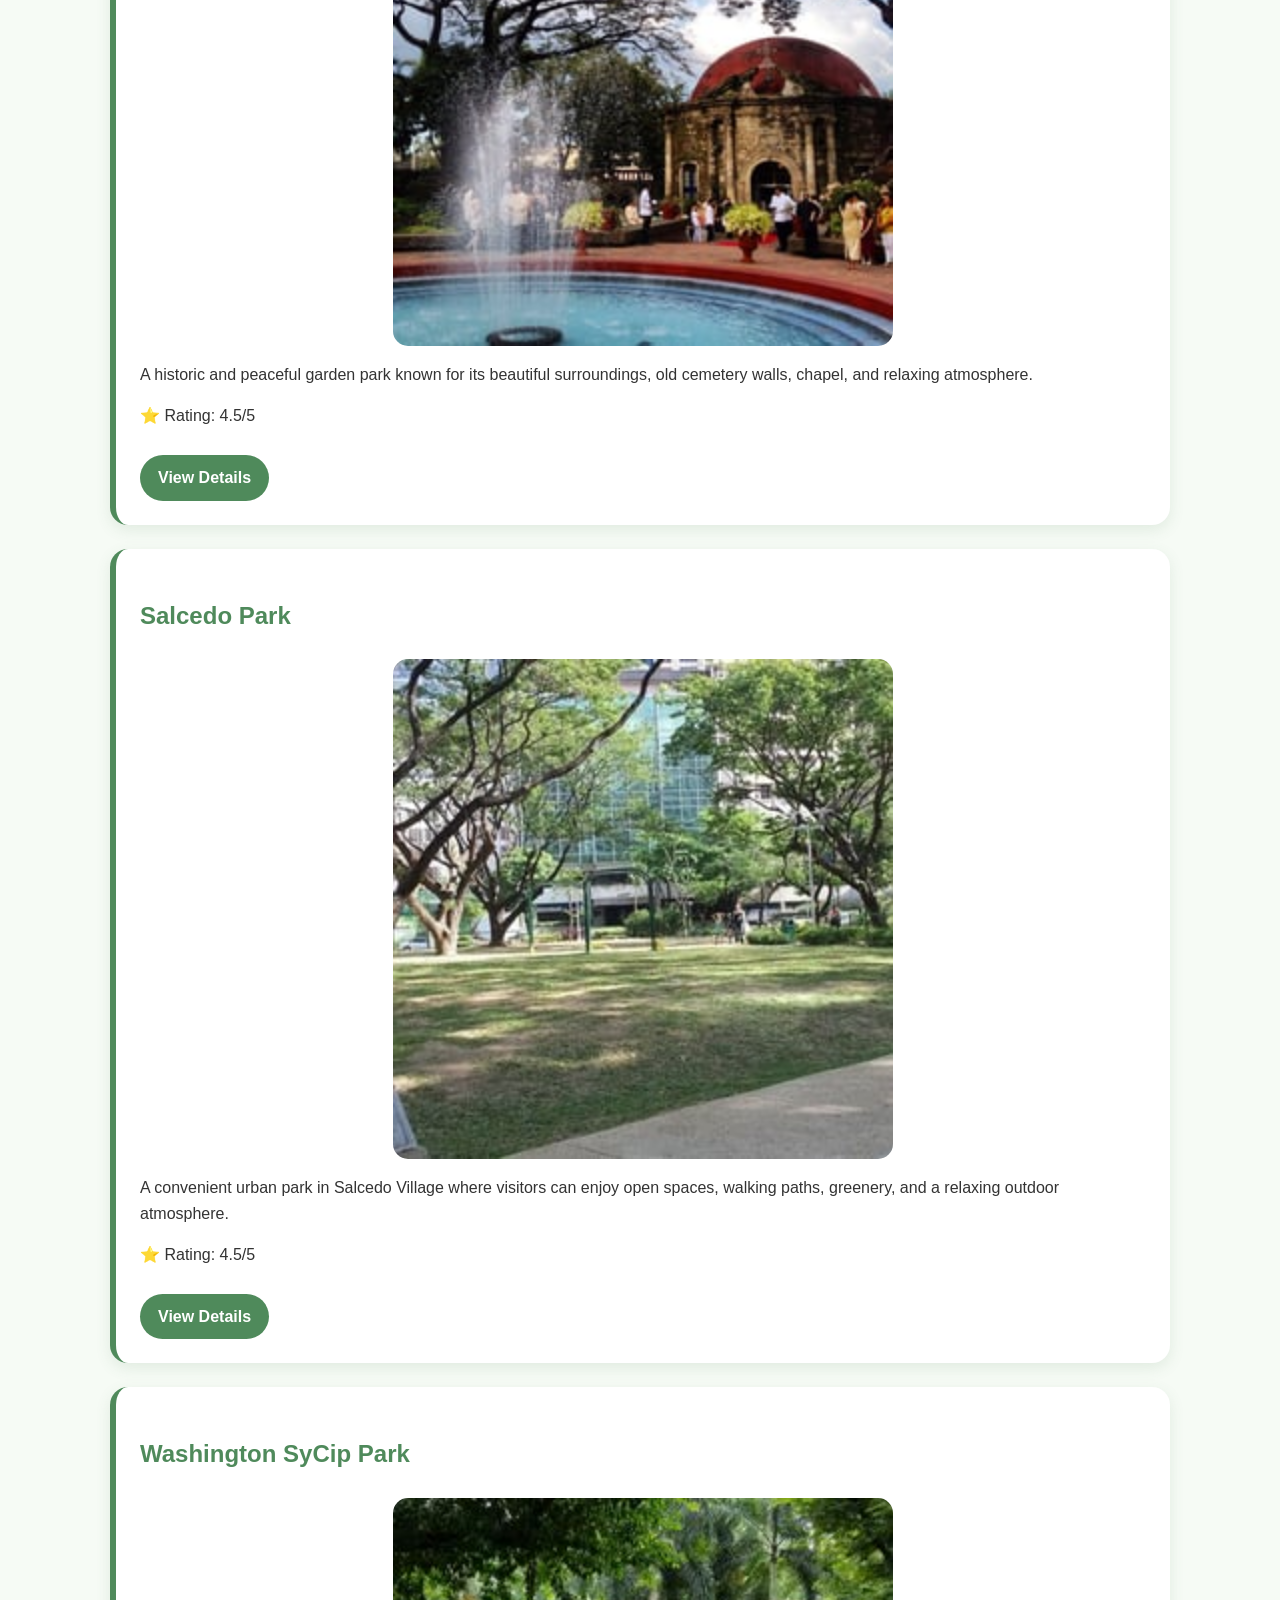
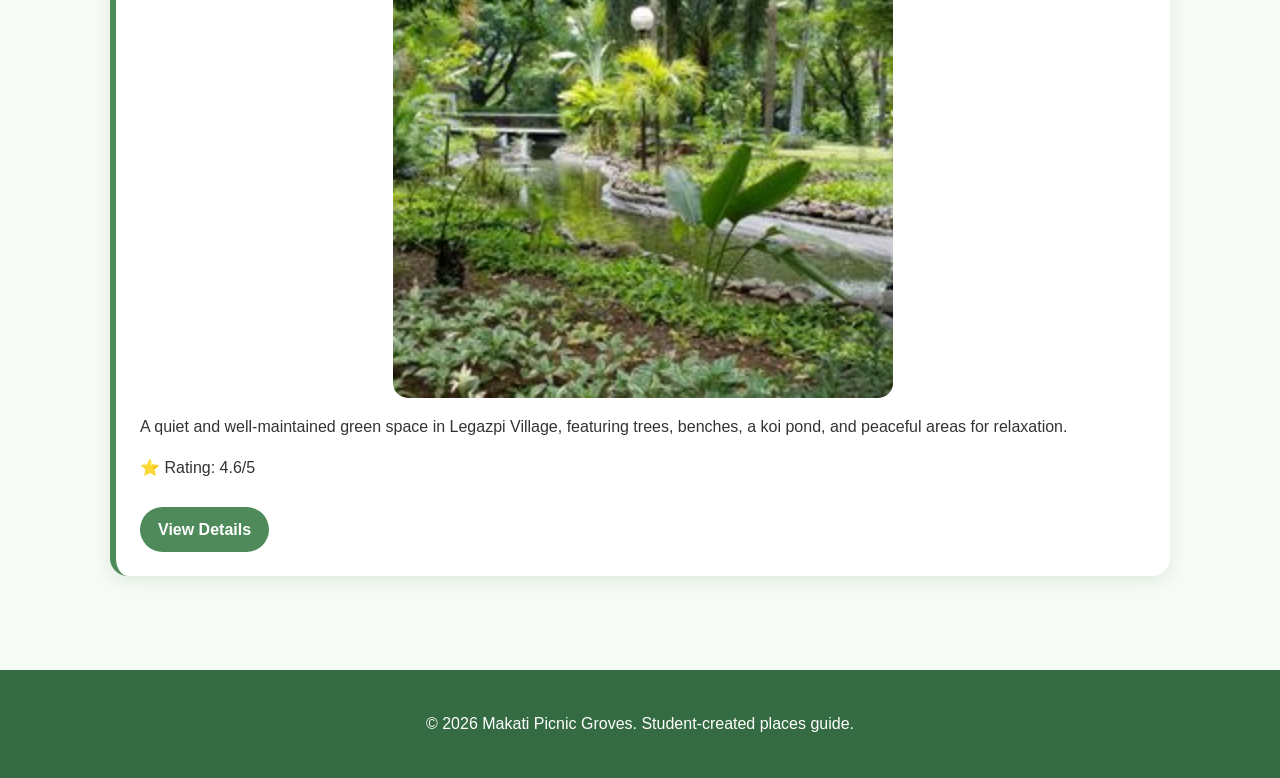
==== commit fab951e7: "Rebuild header with Flexbox" ====
--- a/index.html
+++ b/index.html
@@ -12,153 +12,200 @@
 
 <body>
 
-<header>
-
-    <h1>🌿 Makati Picnic Groves 🌿</h1>
-
-    <p>
-        Simple and relaxing green spaces around Makati
-        for picnics, walks, and peaceful afternoons.
-    </p>
-
-    <nav>
-        <ul>
-            <li><a href="index.html">Home</a></li>
-            <li><a href="about.html">About</a></li>
-            <li><a href="contact.html">Contact</a></li>
-        </ul>
-    </nav>
-
-</header>
-
-
-<main>
-
-    <section class="welcome">
-
-        <h2>🌳 Find Your Perfect Picnic Spot</h2>
+    <!-- ---------- Header ---------- -->
+
+    <header class="site-header">
+
+        <h1>Makati Picnic Groves 🌿</h1>
+
+        <nav>
+            <ul>
+
+                <li>
+                    <a href="index.html">Home</a>
+                </li>
+
+                <li>
+                    <a href="about.html">About</a>
+                </li>
+
+                <li>
+                    <a href="contact.html">Contact</a>
+                </li>
+
+            </ul>
+        </nav>
+
+    </header>
+
+
+    <!-- ---------- Main Content ---------- -->
+
+    <main>
+
+        <!-- ---------- Welcome ---------- -->
+
+        <section class="welcome">
+
+            <h2>Find Your Perfect Green Escape!</h2>
+
+            <p>
+                Discover relaxing parks, peaceful gardens, and
+                beautiful green spaces around Makati and nearby areas.
+                Whether you want to walk, relax, take photos, or enjoy
+                an outdoor break, there is a place waiting for you.
+            </p>
+
+        </section>
+
+
+        <!-- ---------- Featured Places ---------- -->
+
+        <section>
+
+            <h2>Featured Places</h2>
+
+
+            <!-- Ayala Triangle Park -->
+
+            <article class="place-card">
+
+                <h3>Ayala Triangle Park</h3>
+
+                <img
+                    src="ayalatrianglescircle.jpg"
+                    alt="Ayala Triangle Park"
+                >
+
+                <p>
+                    A lively green space in the heart of Makati's
+                    business district. It is a great place for walking,
+                    relaxing, taking photos, and enjoying nearby cafes
+                    and restaurants.
+                </p>
+
+                <p>
+                    ⭐ Rating: 4.6/5
+                </p>
+
+                <a
+                    class="details-link"
+                    href="places/ayala-triangles-park.html"
+                >
+                    View Details
+                </a>
+
+            </article>
+
+
+            <!-- Paco Park -->
+
+            <article class="place-card">
+
+                <h3>Paco Park</h3>
+
+                <img
+                    src="pacopark.jpg"
+                    alt="Paco Park"
+                >
+
+                <p>
+                    A historic and peaceful garden park known for
+                    its beautiful surroundings, old cemetery walls,
+                    chapel, and relaxing atmosphere.
+                </p>
+
+                <p>
+                    ⭐ Rating: 4.5/5
+                </p>
+
+                <a
+                    class="details-link"
+                    href="places/paco-park.html"
+                >
+                    View Details
+                </a>
+
+            </article>
+
+
+            <!-- Salcedo Park -->
+
+            <article class="place-card">
+
+                <h3>Salcedo Park</h3>
+
+                <img
+                    src="salcedopark.jpg"
+                    alt="Salcedo Park"
+                >
+
+                <p>
+                    A convenient urban park in Salcedo Village where
+                    visitors can enjoy open spaces, walking paths,
+                    greenery, and a relaxing outdoor atmosphere.
+                </p>
+
+                <p>
+                    ⭐ Rating: 4.5/5
+                </p>
+
+                <a
+                    class="details-link"
+                    href="places/salcedo-park.html"
+                >
+                    View Details
+                </a>
+
+            </article>
+
+
+            <!-- Washington SyCip Park -->
+
+            <article class="place-card">
+
+                <h3>Washington SyCip Park</h3>
+
+                <img
+                    src="washingtonsycippark.jpg"
+                    alt="Washington SyCip Park"
+                >
+
+                <p>
+                    A quiet and well-maintained green space in Legazpi
+                    Village, featuring trees, benches, a koi pond,
+                    and peaceful areas for relaxation.
+                </p>
+
+                <p>
+                    ⭐ Rating: 4.6/5
+                </p>
+
+                <a
+                    class="details-link"
+                    href="places/washington-sycip-park.html"
+                >
+                    View Details
+                </a>
+
+            </article>
+
+        </section>
+
+    </main>
+
+
+    <!-- ---------- Footer ---------- -->
+
+    <footer>
 
         <p>
-            Looking for somewhere green and relaxing in the city?
-            Here are some places to visit, unwind, and enjoy
-            a little break from the busy streets.
+            &copy; 2026 Makati Picnic Groves.
+            Student-created places guide.
         </p>
 
-    </section>
-
-
-    <section class="places">
-
-        <article class="place-card">
-
-            <img
-                src="ayalatrianglescircle.jpg"
-                alt="Green space at Ayala Triangles Park">
-
-            <h3>Ayala Triangles Park</h3>
-
-            <p>
-                A peaceful green space surrounded by the busy
-                Makati business district, perfect for walks
-                and relaxing outdoors.
-            </p>
-
-            <p class="rating">⭐ 4.6/5</p>
-
-            <a
-                class="read-more"
-                href="places/ayala-triangles-park.html">
-                View Details ✨
-            </a>
-
-        </article>
-
-
-        <article class="place-card">
-
-            <img
-                src="pacopark.jpg"
-                alt="Green gardens and pathways at Paco Park">
-
-            <h3>Paco Park</h3>
-
-            <p>
-                A historic and peaceful garden where visitors
-                can enjoy greenery, quiet walks, and a slower
-                atmosphere.
-            </p>
-
-            <p class="rating">⭐ 4.5/5</p>
-
-            <a
-                class="read-more"
-                href="places/paco-park.html">
-                View Details ✨
-            </a>
-
-        </article>
-
-
-        <article class="place-card">
-
-            <img
-                src="salcedopark.jpg"
-                alt="Green open space at Salcedo Park">
-
-            <h3>Salcedo Park</h3>
-
-            <p>
-                A welcoming neighborhood park where people
-                can walk, relax, and enjoy some open green space.
-            </p>
-
-            <p class="rating">⭐ 4.5/5</p>
-
-            <a
-                class="read-more"
-                href="places/salcedo-park.html">
-                View Details ✨
-            </a>
-
-        </article>
-
-
-        <article class="place-card">
-
-            <img
-                src="washingtonsycippark.jpg"
-                alt="Green gardens at Washington SyCip Park">
-
-            <h3>Washington SyCip Park</h3>
-
-            <p>
-                A calm garden in the city with greenery,
-                pathways, and relaxing spaces away from
-                the busy streets.
-            </p>
-
-            <p class="rating">⭐ 4.6/5</p>
-
-            <a
-                class="read-more"
-                href="places/washington-sycip-park.html">
-                View Details ✨
-            </a>
-
-        </article>
-
-    </section>
-
-</main>
-
-
-<footer>
-
-    <p>🌿 Makati Picnic Groves 🌿</p>
-
-    <p>A little guide to finding green spaces in the city.</p>
-
-</footer>
+    </footer>
 
 </body>
+
 </html>
--- a/style.css
+++ b/style.css
@@ -1,21 +1,16 @@
-/* =========================
-   VARIABLES
-========================= */
-
 :root {
-    --brand: #4f8d58;
-    --brand-dark: #3d704e;
+    --brand: #4f8a5b;
+    --brand-dark: #356b42;
+    --green-light: #dff2e3;
+    --yellow: #f4c95d;
     --ink: #333333;
-    --muted: #b7d8bd;
-    --background: #f4fbf5;
-    --light: #ffffff;
-    --accent: #b06f1e;
-}
-
-
-/* =========================
-   BASE STYLES
-========================= */
+    --muted: #777777;
+    --background: #f6fbf5;
+    --white: #ffffff;
+}
+
+
+/* ---------- Base Styles ---------- */
 
 * {
     box-sizing: border-box;
@@ -25,7 +20,7 @@
     margin: 0;
     font-family: Arial, sans-serif;
     line-height: 1.6;
-    background-color: var(--background);
+    background: var(--background);
     color: var(--ink);
 }
 
@@ -33,270 +28,228 @@
     max-width: 100%;
 }
 
-
-/* =========================
-   HEADER AND NAVIGATION
-========================= */
-
-header {
-    background: linear-gradient(135deg, #72b77b, #b9dfb5);
-    color: var(--light);
-    text-align: center;
-    padding: 35px 20px;
-}
-
-header h1 {
+h1,
+h2,
+h3 {
+    color: var(--brand);
+}
+
+
+/* ---------- Header / 6.3 Flexbox ---------- */
+
+.site-header {
+    display: flex;
+    justify-content: space-between;
+    align-items: center;
+    gap: 20px;
+    min-height: 90px;
+    padding: 22px 40px;
+    background: linear-gradient(135deg, #79b883, #b7dfad);
+    box-shadow: 0 4px 12px rgba(70, 120, 80, 0.15);
+}
+
+.site-header h1 {
     margin: 0;
-    font-size: 42px;
-}
-
-header p {
-    font-size: 17px;
-    margin: 10px 0 20px;
-}
-
-nav ul {
+    color: var(--white);
+    font-size: clamp(22px, 4vw, 34px);
+}
+
+.site-header nav ul {
+    display: flex;
+    gap: 14px;
+    flex-wrap: wrap;
+    justify-content: flex-end;
     list-style: none;
     padding: 0;
-    margin: 20px 0 0;
-}
-
-nav li {
-    display: inline-block;
-    margin: 0 10px;
-}
-
-nav a {
-    color: var(--light);
+    margin: 0;
+}
+
+.site-header nav li {
+    margin: 0;
+}
+
+.site-header nav a {
+    display: block;
+    padding: 8px 16px;
+    border-radius: 25px;
+    background: rgba(255, 255, 255, 0.7);
+    color: var(--brand-dark);
     text-decoration: none;
     font-weight: bold;
-    background-color: rgba(255, 255, 255, 0.2);
-    padding: 9px 16px;
-    border-radius: 20px;
-}
-
-nav a:hover {
-    background-color: var(--light);
+    transition: 0.2s ease;
+}
+
+.site-header nav a:hover {
+    background: var(--white);
     color: var(--brand);
-}
-
-
-/* =========================
-   MAIN CONTENT
-========================= */
+    transform: translateY(-2px);
+}
+
+
+/* ---------- Main Content ---------- */
 
 main {
-    max-width: 1100px;
+    width: min(1100px, calc(100% - 40px));
     margin: 40px auto;
     padding: 20px;
-}
+    animation: fadeIn 0.5s ease;
+}
+
+
+/* ---------- Welcome / Flexbox Centering ---------- */
 
 .welcome {
+    min-height: 260px;
+    display: flex;
+    flex-direction: column;
+    justify-content: center;
+    align-items: center;
     text-align: center;
-    margin-bottom: 35px;
+    padding: 30px;
 }
 
 .welcome h2 {
-    color: var(--brand);
-}
-
-
-/* =========================
-   PLACE CARDS
-========================= */
-
-.places {
-    display: flex;
-    flex-wrap: wrap;
-    justify-content: center;
-    gap: 25px;
-}
+    margin-bottom: 10px;
+    font-size: 30px;
+}
+
+.welcome h2::before {
+    content: "🌱 ";
+}
+
+.welcome h2::after {
+    content: " 🧺";
+}
+
+.welcome p {
+    max-width: 650px;
+    color: var(--muted);
+}
+
+
+/* ---------- Place Cards ---------- */
 
 .place-card {
-    width: 250px;
-    background-color: var(--light);
-    padding: 20px;
+    padding: 24px;
+    margin-bottom: 24px;
+    background: var(--white);
+    border-left: 6px solid var(--brand);
     border-radius: 18px;
-    border-left: 6px solid var(--brand);
-    margin-bottom: 25px;
-    text-align: center;
-    box-shadow: 0 5px 15px rgba(70, 120, 75, 0.15);
-    transition: transform 0.2s;
+    box-shadow: 0 5px 15px rgba(70, 120, 80, 0.12);
+    transition: 0.2s ease;
 }
 
 .place-card:hover {
-    transform: translateY(-6px);
-}
-
-.place-card img {
-    width: 220px;
-    height: 180px;
-    max-width: 100%;
-    object-fit: cover;
-    border-radius: 15px;
-}
-
+    transform: translateY(-5px);
+}
+
+.place-card h2,
 .place-card h3 {
     color: var(--brand);
-    font-size: 21px;
-}
-
-.place-card p {
-    line-height: 1.5;
-}
-
-.rating {
-    color: var(--accent);
-    font-weight: bold;
-}
-
-.read-more {
+    font-size: 24px;
+}
+
+.place-card img {
+    display: block;
+    width: 100%;
+    max-width: 500px;
+    margin: 15px auto;
+    border-radius: 15px;
+}
+
+
+/* ---------- Buttons / Links ---------- */
+
+.details-link,
+button {
     display: inline-block;
     margin-top: 10px;
-    background-color: var(--brand);
-    color: var(--light);
+    padding: 10px 18px;
+    border: none;
+    border-radius: 25px;
+    background: var(--brand);
+    color: var(--white);
     text-decoration: none;
-    padding: 9px 16px;
-    border-radius: 20px;
+    font-family: Arial, sans-serif;
     font-weight: bold;
-}
-
-.read-more:hover {
-    background-color: var(--brand-dark);
-}
-
-
-/* =========================
-   ABOUT PAGE
-========================= */
-
-.about-card {
-    background-color: var(--light);
-    padding: 35px;
-    border-radius: 20px;
-    box-shadow: 0 5px 15px rgba(70, 120, 75, 0.15);
-    text-align: center;
-}
-
-.about-card h2 {
-    color: var(--brand);
-    font-size: 30px;
-}
-
-.about-card p {
-    line-height: 1.7;
-    text-align: left;
-}
-
-.about-image {
-    width: 600px;
-    max-width: 100%;
-    height: auto;
-    display: block;
-    margin: 25px auto;
-    border-radius: 18px;
-}
-
-.highlight {
-    background-color: #edf7ed;
-    padding: 20px;
-    border-radius: 15px;
-    margin-top: 25px;
-}
-
-.highlight h3 {
-    color: var(--brand);
-}
-
-
-/* =========================
-   CONTACT PAGE
-========================= */
-
-.contact-card {
-    background-color: var(--light);
-    padding: 35px;
-    border-radius: 20px;
-    box-shadow: 0 5px 15px rgba(70, 120, 75, 0.15);
-}
-
-.contact-card h2 {
-    color: var(--brand);
-    text-align: center;
-}
-
-.contact-card > p {
-    text-align: center;
-}
-
-
-/* =========================
-   PLACE DETAILS
-========================= */
-
-main > section {
-    background-color: var(--light);
-    padding: 30px;
-    border-radius: 18px;
-    margin-bottom: 35px;
-    box-shadow: 0 5px 15px rgba(70, 120, 75, 0.15);
-}
-
-main > section img {
-    width: 100%;
-    height: auto;
-    display: block;
-    border-radius: 15px;
-    margin-bottom: 25px;
-}
-
-main > section h2 {
-    color: var(--brand);
-}
+    cursor: pointer;
+    transition: 0.2s ease;
+}
+
+.details-link:hover,
+button:hover {
+    background: var(--brand-dark);
+    transform: translateY(-2px);
+}
+
+
+/* ---------- Tables ---------- */
 
 table {
     width: 100%;
+    margin-top: 20px;
     border-collapse: collapse;
-    margin-top: 20px;
 }
 
 th,
 td {
-    border: 1px solid var(--muted);
     padding: 12px;
+    border: 1px solid #c9dfcc;
     text-align: left;
 }
 
 th {
-    background-color: #dff3e2;
+    width: 30%;
+    background: var(--green-light);
     color: var(--brand-dark);
 }
 
 
-/* =========================
-   FORMS
-========================= */
+/* ---------- About / Information Cards ---------- */
+
+.about-card,
+.info-card,
+.contact-card,
+.suggest-section {
+    padding: 28px;
+    margin-bottom: 25px;
+    background: var(--white);
+    border-left: 6px solid var(--brand);
+    border-radius: 18px;
+    box-shadow: 0 5px 15px rgba(70, 120, 80, 0.12);
+}
+
+.about-card img {
+    display: block;
+    width: 100%;
+    max-width: 500px;
+    margin: 20px auto;
+    border-radius: 15px;
+}
+
+
+/* ---------- Forms ---------- */
 
 fieldset {
-    padding: 25px;
-    border: 2px solid var(--muted);
+    padding: 24px;
+    margin-top: 20px;
+    border: 2px solid #b9d8bd;
     border-radius: 15px;
-    margin-top: 20px;
 }
 
 legend {
+    padding: 0 10px;
     color: var(--brand);
+    font-size: 20px;
     font-weight: bold;
-    font-size: 20px;
-    padding: 0 10px;
 }
 
 label {
     display: block;
     margin-top: 15px;
     margin-bottom: 7px;
+    color: var(--brand-dark);
     font-weight: bold;
-    color: var(--brand-dark);
 }
 
 input,
@@ -304,110 +257,47 @@
 textarea {
     width: 100%;
     padding: 12px;
-    border: 1px solid var(--muted);
+    border: 1px solid #b9d8bd;
     border-radius: 10px;
+    background: #fbfffb;
     font-family: Arial, sans-serif;
     font-size: 15px;
-    background-color: var(--light);
 }
 
 textarea {
-    min-height: 150px;
+    min-height: 140px;
     resize: vertical;
 }
-
-
-/* =========================
-   FORM FOCUS
-========================= */
 
 input:focus,
 select:focus,
 textarea:focus {
-    outline: 3px solid var(--brand);
+    outline: 3px solid var(--yellow);
     outline-offset: 2px;
 }
 
 
-/* =========================
-   RADIO AND CHECKBOX OPTIONS
-========================= */
-
-fieldset input[type="radio"],
-fieldset input[type="checkbox"] {
-    width: auto;
-}
-
-fieldset label {
-    display: inline;
-    margin-right: 15px;
-    font-weight: normal;
-}
-
-
-/* =========================
-   BUTTONS
-========================= */
-
-button,
-.send-button {
-    margin-top: 25px;
-    background-color: var(--brand);
-    color: var(--light);
-    padding: 12px 25px;
-    border: none;
-    border-radius: 25px;
-    font-size: 16px;
-    font-weight: bold;
-    cursor: pointer;
-}
-
-button:hover,
-.send-button:hover {
-    background-color: var(--brand-dark);
-}
-
-
-/* =========================
-   FOOTER
-========================= */
+/* ---------- Footer ---------- */
 
 footer {
-    background-color: var(--brand);
-    color: var(--light);
-    text-align: center;
     padding: 25px;
     margin-top: 50px;
-}
-
-
-/* =========================
-   MOBILE STYLES
-========================= */
-
-@media (max-width: 600px) {
-
-    main {
-        padding: 15px;
+    background: var(--brand-dark);
+    color: var(--white);
+    text-align: center;
+}
+
+
+/* ---------- Animation ---------- */
+
+@keyframes fadeIn {
+    from {
+        opacity: 0;
+        transform: translateY(8px);
     }
 
-    main > section,
-    .about-card,
-    .contact-card {
-        padding: 20px;
-    }
-
-    nav li {
-        display: block;
-        margin: 12px 0;
-    }
-
-    nav a {
-        display: inline-block;
-    }
-
-    .place-card {
-        width: 100%;
-        max-width: 350px;
+    to {
+        opacity: 1;
+        transform: translateY(0);
     }
 }
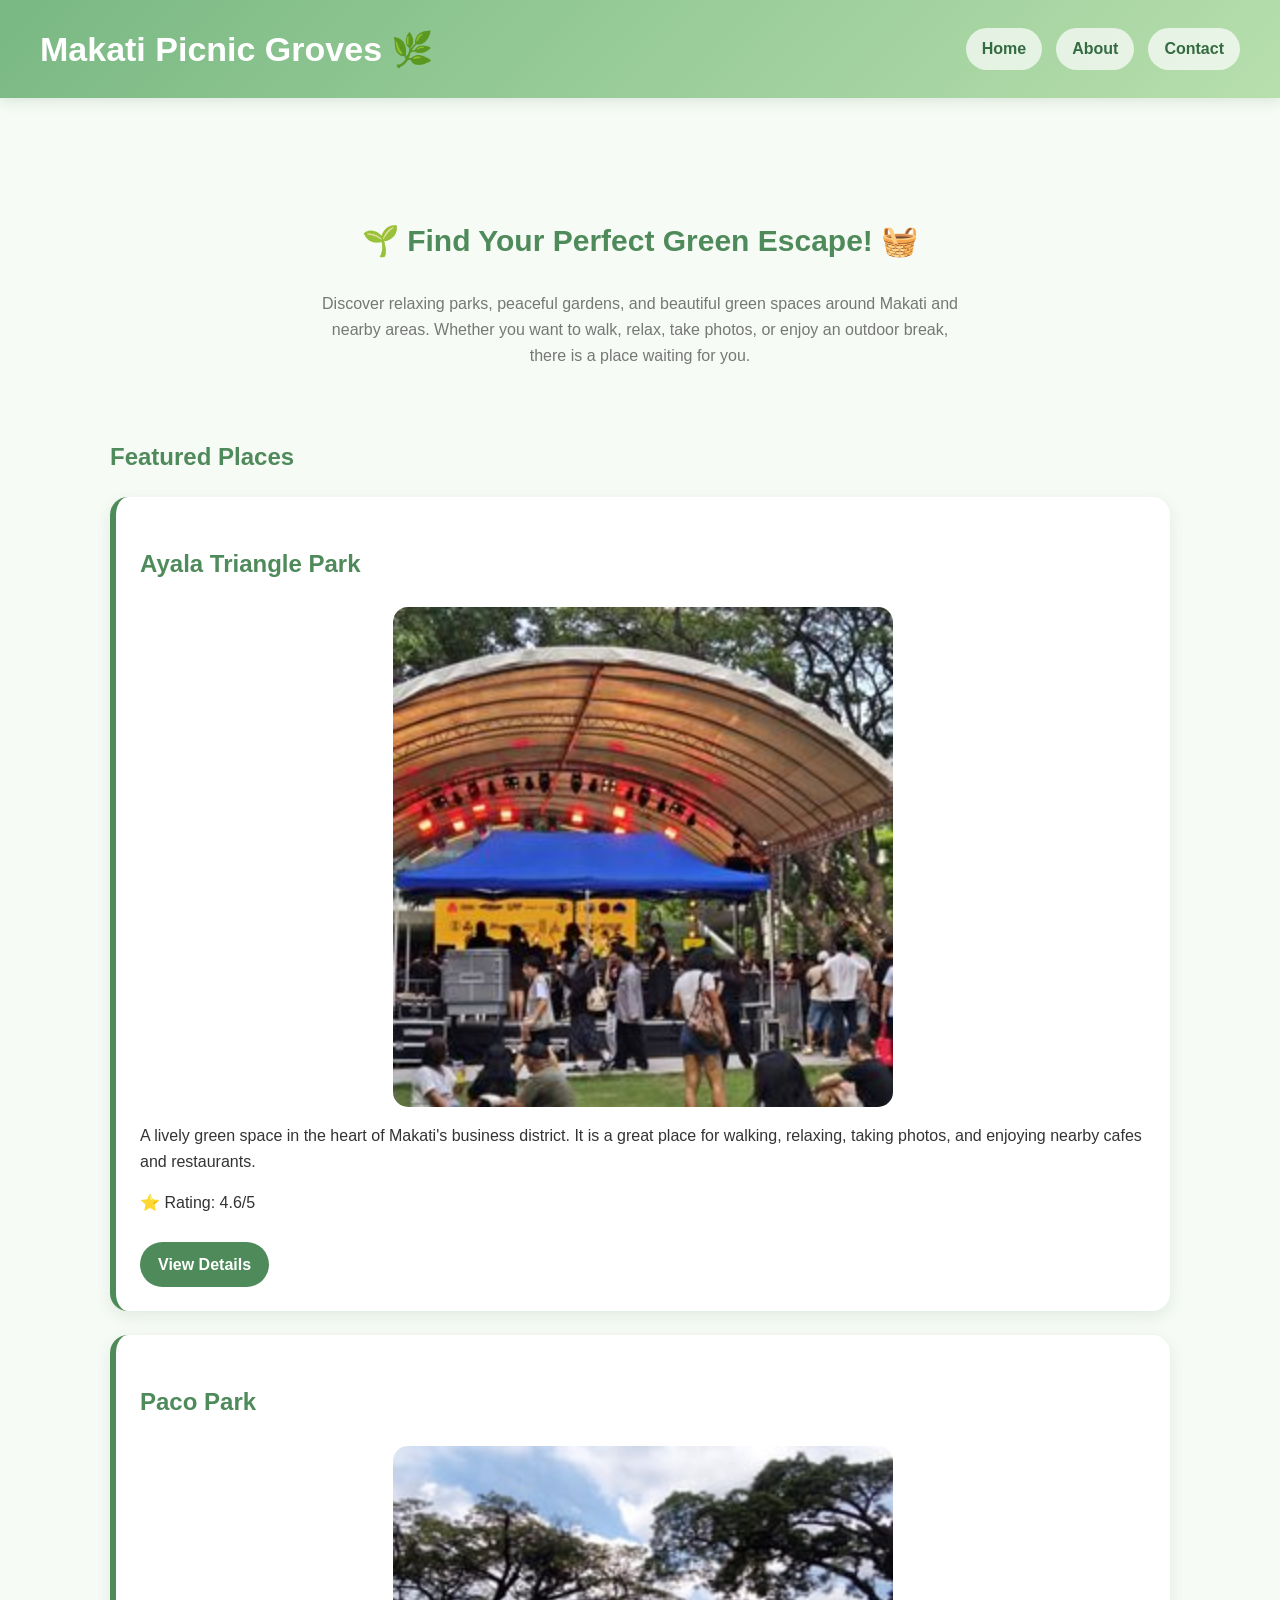
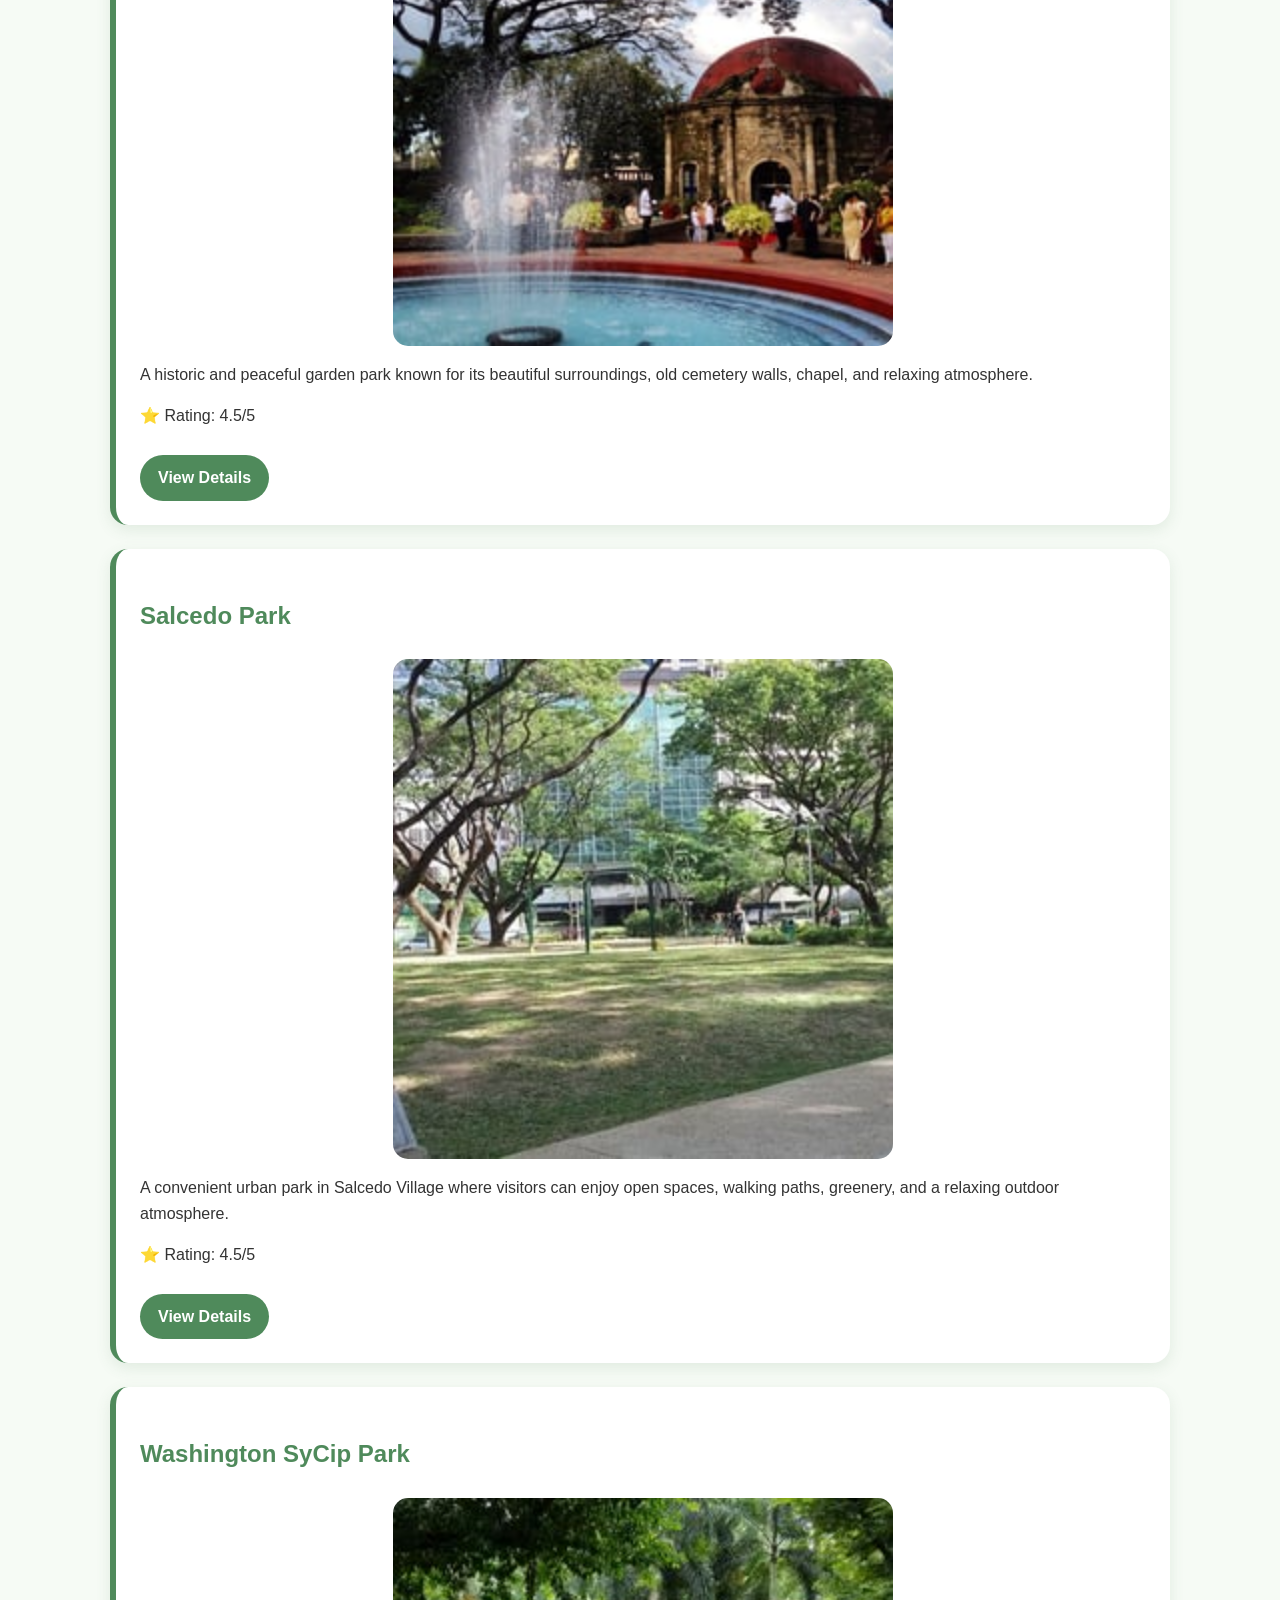
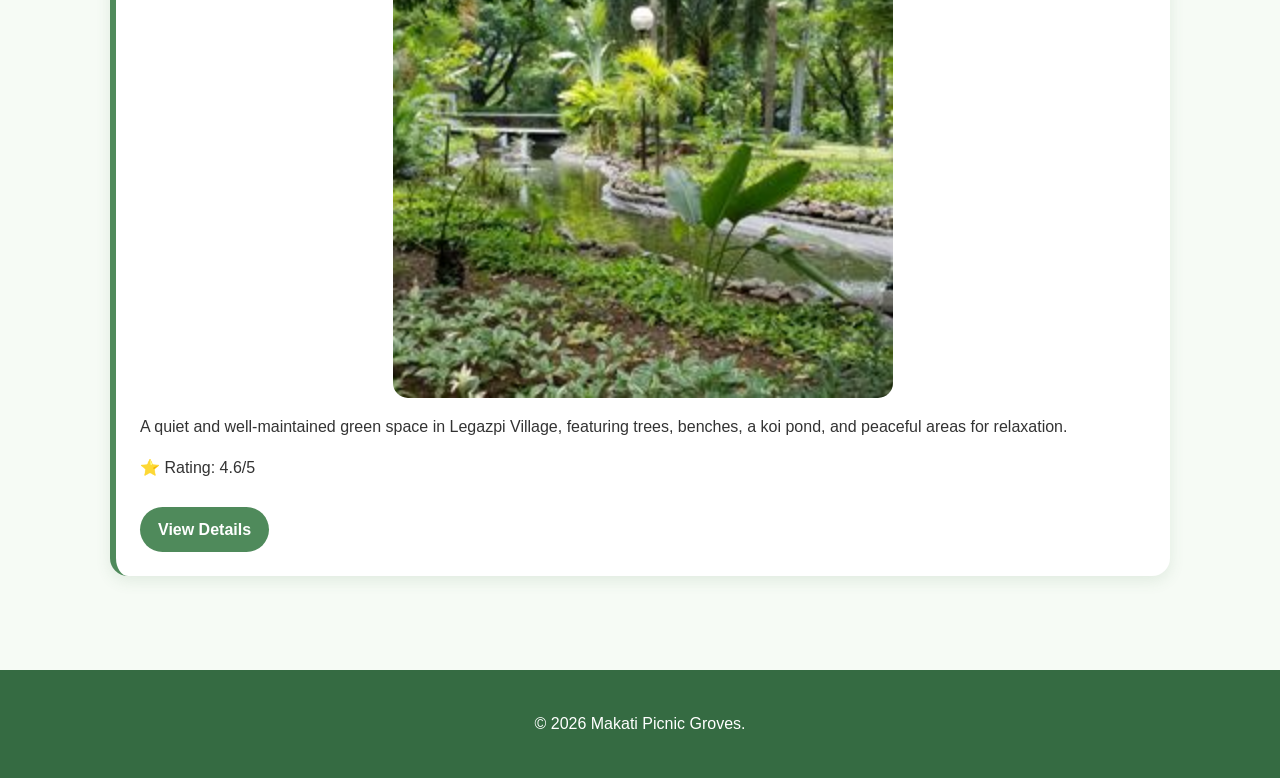
==== commit 53540ec3: "Rebuild header with Flexbox" ====
--- a/index.html
+++ b/index.html
@@ -201,7 +201,7 @@
 
         <p>
             &copy; 2026 Makati Picnic Groves.
-            Student-created places guide.
+            
         </p>
 
     </footer>
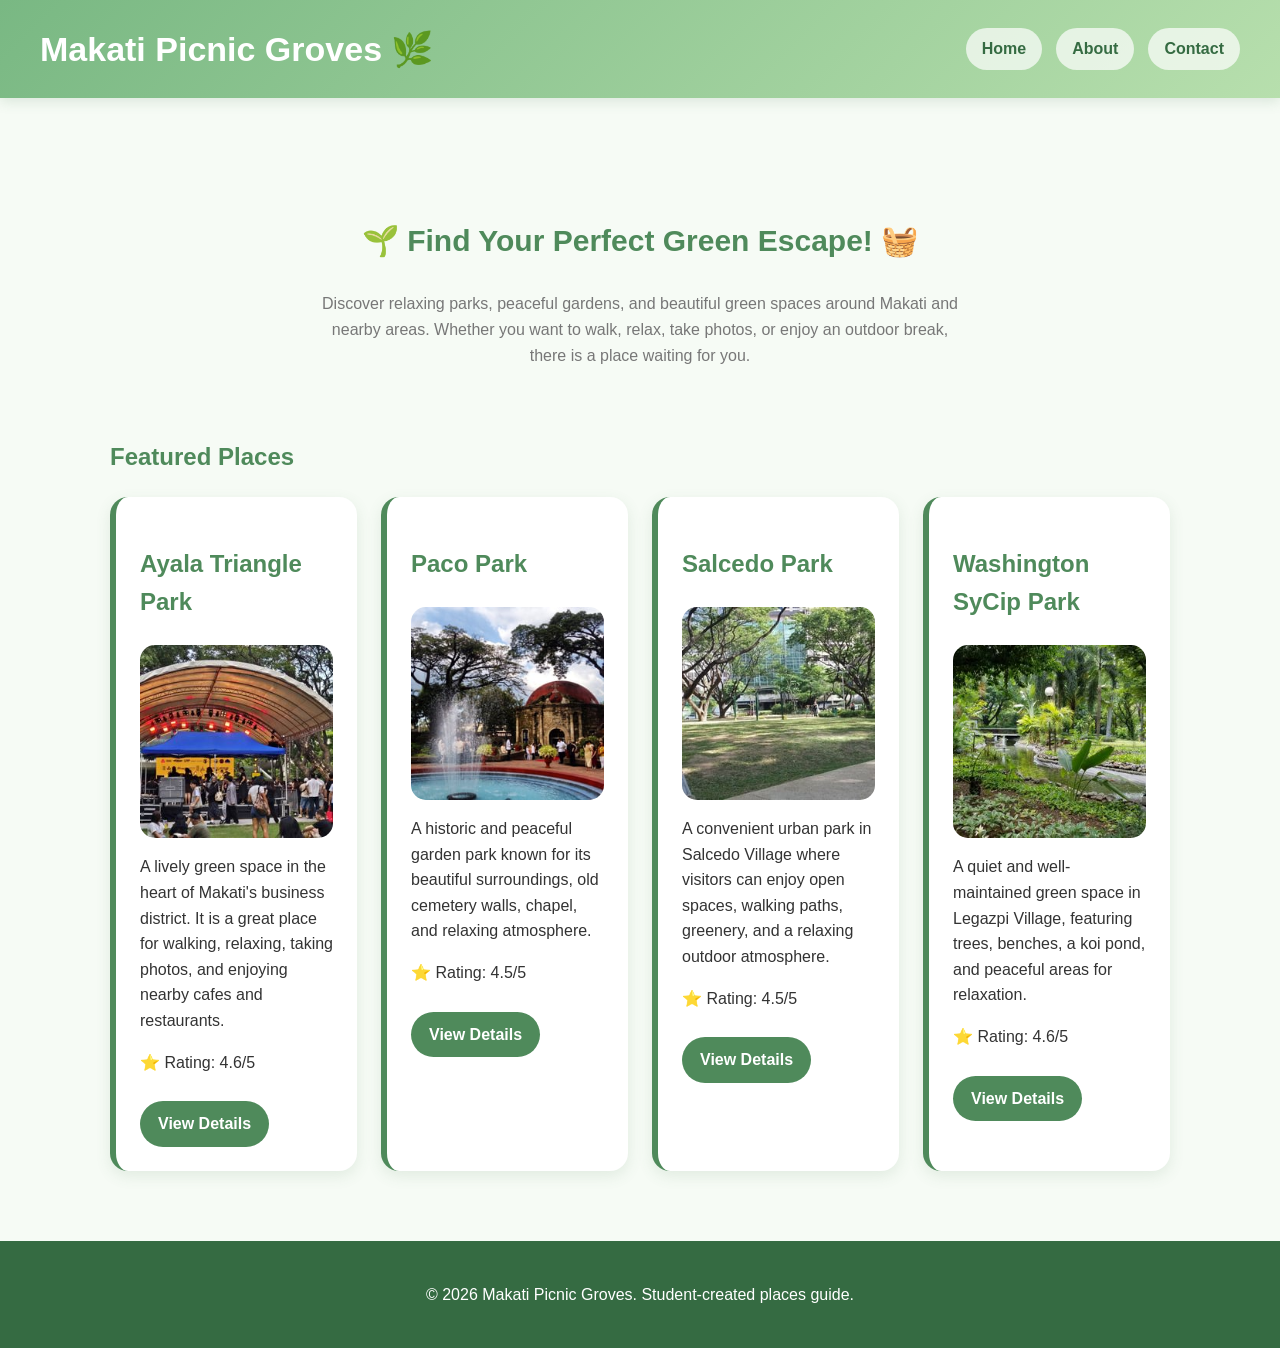
==== commit 685e3500: "Put place cards side by side with Flexbox" ====
--- a/index.html
+++ b/index.html
@@ -65,130 +65,136 @@
 
             <h2>Featured Places</h2>
 
-
-            <!-- Ayala Triangle Park -->
-
-            <article class="place-card">
-
-                <h3>Ayala Triangle Park</h3>
-
-                <img
-                    src="ayalatrianglescircle.jpg"
-                    alt="Ayala Triangle Park"
-                >
-
-                <p>
-                    A lively green space in the heart of Makati's
-                    business district. It is a great place for walking,
-                    relaxing, taking photos, and enjoying nearby cafes
-                    and restaurants.
-                </p>
-
-                <p>
-                    ⭐ Rating: 4.6/5
-                </p>
-
-                <a
-                    class="details-link"
-                    href="places/ayala-triangles-park.html"
-                >
-                    View Details
-                </a>
-
-            </article>
-
-
-            <!-- Paco Park -->
-
-            <article class="place-card">
-
-                <h3>Paco Park</h3>
-
-                <img
-                    src="pacopark.jpg"
-                    alt="Paco Park"
-                >
-
-                <p>
-                    A historic and peaceful garden park known for
-                    its beautiful surroundings, old cemetery walls,
-                    chapel, and relaxing atmosphere.
-                </p>
-
-                <p>
-                    ⭐ Rating: 4.5/5
-                </p>
-
-                <a
-                    class="details-link"
-                    href="places/paco-park.html"
-                >
-                    View Details
-                </a>
-
-            </article>
-
-
-            <!-- Salcedo Park -->
-
-            <article class="place-card">
-
-                <h3>Salcedo Park</h3>
-
-                <img
-                    src="salcedopark.jpg"
-                    alt="Salcedo Park"
-                >
-
-                <p>
-                    A convenient urban park in Salcedo Village where
-                    visitors can enjoy open spaces, walking paths,
-                    greenery, and a relaxing outdoor atmosphere.
-                </p>
-
-                <p>
-                    ⭐ Rating: 4.5/5
-                </p>
-
-                <a
-                    class="details-link"
-                    href="places/salcedo-park.html"
-                >
-                    View Details
-                </a>
-
-            </article>
-
-
-            <!-- Washington SyCip Park -->
-
-            <article class="place-card">
-
-                <h3>Washington SyCip Park</h3>
-
-                <img
-                    src="washingtonsycippark.jpg"
-                    alt="Washington SyCip Park"
-                >
-
-                <p>
-                    A quiet and well-maintained green space in Legazpi
-                    Village, featuring trees, benches, a koi pond,
-                    and peaceful areas for relaxation.
-                </p>
-
-                <p>
-                    ⭐ Rating: 4.6/5
-                </p>
-
-                <a
-                    class="details-link"
-                    href="places/washington-sycip-park.html"
-                >
-                    View Details
-                </a>
-
-            </article>
+            <!-- ---------- Place Grid / 6.4 Flexbox ---------- -->
+
+            <div class="place-grid">
+
+
+                <!-- Ayala Triangle Park -->
+
+                <article class="place-card">
+
+                    <h3>Ayala Triangle Park</h3>
+
+                    <img
+                        src="ayalatrianglescircle.jpg"
+                        alt="Ayala Triangle Park"
+                    >
+
+                    <p>
+                        A lively green space in the heart of Makati's
+                        business district. It is a great place for walking,
+                        relaxing, taking photos, and enjoying nearby cafes
+                        and restaurants.
+                    </p>
+
+                    <p>
+                        ⭐ Rating: 4.6/5
+                    </p>
+
+                    <a
+                        class="details-link"
+                        href="places/ayala-triangles-park.html"
+                    >
+                        View Details
+                    </a>
+
+                </article>
+
+
+                <!-- Paco Park -->
+
+                <article class="place-card">
+
+                    <h3>Paco Park</h3>
+
+                    <img
+                        src="pacopark.jpg"
+                        alt="Paco Park"
+                    >
+
+                    <p>
+                        A historic and peaceful garden park known for
+                        its beautiful surroundings, old cemetery walls,
+                        chapel, and relaxing atmosphere.
+                    </p>
+
+                    <p>
+                        ⭐ Rating: 4.5/5
+                    </p>
+
+                    <a
+                        class="details-link"
+                        href="places/paco-park.html"
+                    >
+                        View Details
+                    </a>
+
+                </article>
+
+
+                <!-- Salcedo Park -->
+
+                <article class="place-card">
+
+                    <h3>Salcedo Park</h3>
+
+                    <img
+                        src="salcedopark.jpg"
+                        alt="Salcedo Park"
+                    >
+
+                    <p>
+                        A convenient urban park in Salcedo Village where
+                        visitors can enjoy open spaces, walking paths,
+                        greenery, and a relaxing outdoor atmosphere.
+                    </p>
+
+                    <p>
+                        ⭐ Rating: 4.5/5
+                    </p>
+
+                    <a
+                        class="details-link"
+                        href="places/salcedo-park.html"
+                    >
+                        View Details
+                    </a>
+
+                </article>
+
+
+                <!-- Washington SyCip Park -->
+
+                <article class="place-card">
+
+                    <h3>Washington SyCip Park</h3>
+
+                    <img
+                        src="washingtonsycippark.jpg"
+                        alt="Washington SyCip Park"
+                    >
+
+                    <p>
+                        A quiet and well-maintained green space in Legazpi
+                        Village, featuring trees, benches, a koi pond,
+                        and peaceful areas for relaxation.
+                    </p>
+
+                    <p>
+                        ⭐ Rating: 4.6/5
+                    </p>
+
+                    <a
+                        class="details-link"
+                        href="places/washington-sycip-park.html"
+                    >
+                        View Details
+                    </a>
+
+                </article>
+
+            </div>
 
         </section>
 
@@ -201,7 +207,7 @@
 
         <p>
             &copy; 2026 Makati Picnic Groves.
-            
+            Student-created places guide.
         </p>
 
     </footer>
--- a/style.css
+++ b/style.css
@@ -127,11 +127,21 @@
 }
 
 
+/* ---------- Place Grid / 6.4 Flexbox ---------- */
+
+.place-grid {
+    display: flex;
+    flex-wrap: wrap;
+    gap: 24px;
+}
+
+
 /* ---------- Place Cards ---------- */
 
 .place-card {
+    flex: 1 1 240px;
     padding: 24px;
-    margin-bottom: 24px;
+    margin-bottom: 0;
     background: var(--white);
     border-left: 6px solid var(--brand);
     border-radius: 18px;
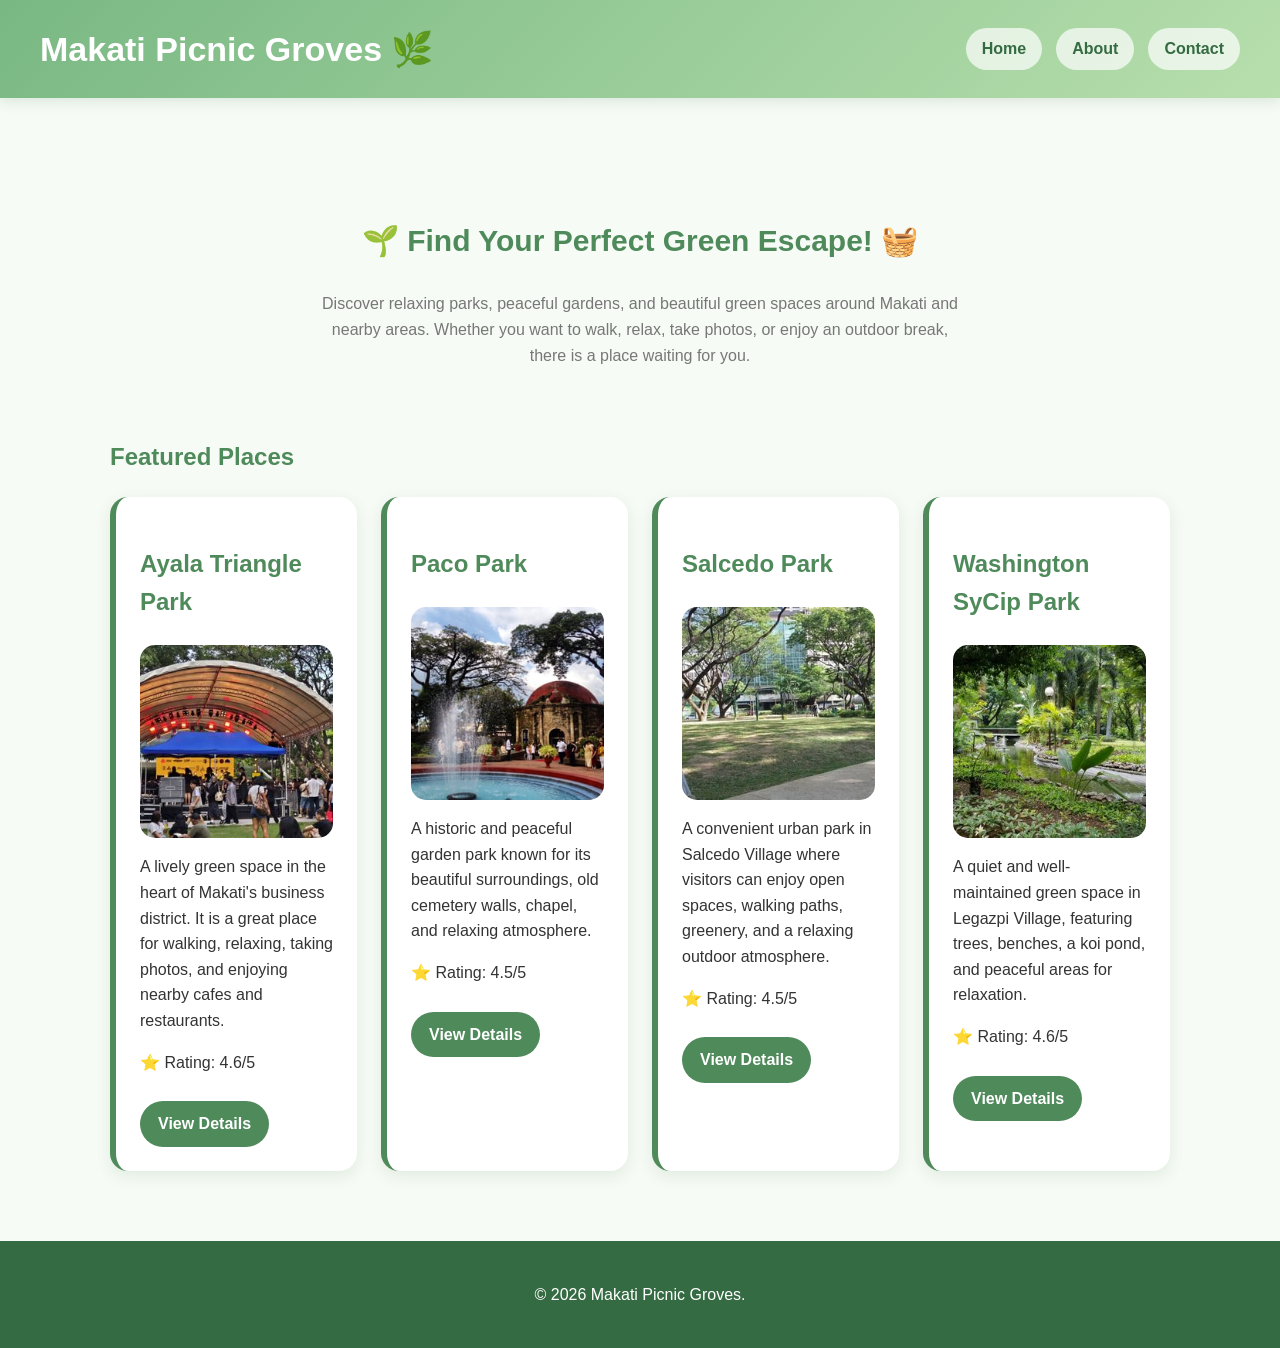
==== commit 282d1a0a: "Modified the taglines" ====
--- a/index.html
+++ b/index.html
@@ -207,7 +207,7 @@
 
         <p>
             &copy; 2026 Makati Picnic Groves.
-            Student-created places guide.
+            
         </p>
 
     </footer>
